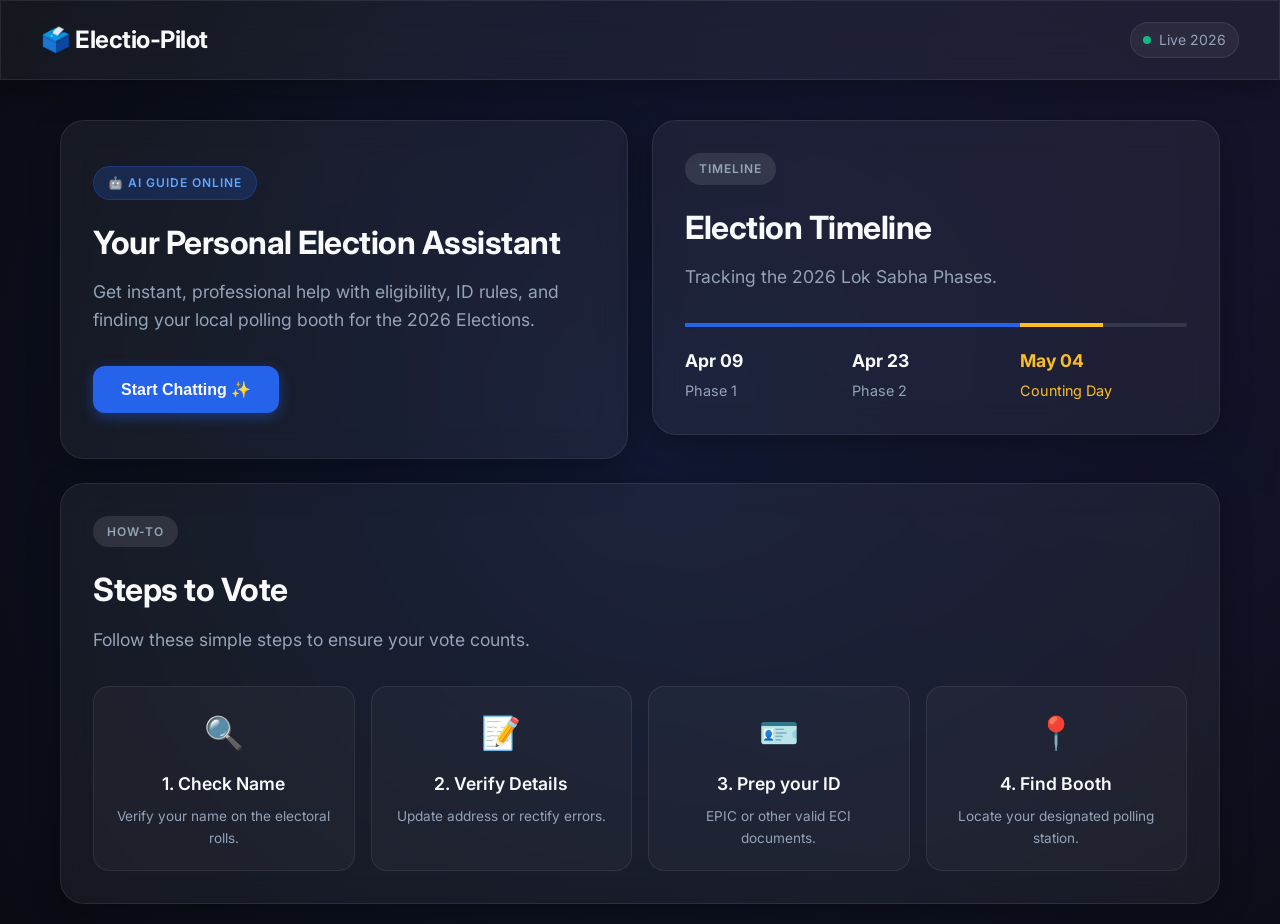
==== src/main/resources/static/index.html @ 34ce3821 "Add full-stack Spring Boot application with Gemini AI integration" ====
<!DOCTYPE html>
<html lang="en">

<head>
    <meta charset="UTF-8">
    <meta name="viewport" content="width=device-width, initial-scale=1.0">
    <title>2026 Election Assistant</title>
    <!-- We link main.css which will contain our consolidated premium glassmorphism styles -->
    <link rel="stylesheet" href="styles/main.css">
    <!-- Google Fonts for modern typography -->
    <link href="https://fonts.googleapis.com/css2?family=Inter:wght@400;500;600;700&display=swap" rel="stylesheet">
</head>

<body>
    <div class="background-mesh"></div>

    <header class="app-header glass">
        <div class="logo">🗳️ Electio-Pilot</div>
        <div class="status-badge"><span class="pulse"></span> Live 2026</div>
    </header>

    <main class="bento-grid">
        <!-- AI Assistant Card (Hero size in Bento) -->
        <section class="card glass hero-card">
            <div class="card-meta">
                <span class="badge ai-badge">🤖 AI Guide Online</span>
            </div>
            <div class="card-content">
                <h2>Your Personal Election Assistant</h2>
                <p>Get instant, professional help with eligibility, ID rules, and finding your local polling booth for the 2026 Elections.</p>
                <button class="action-btn primary pulse-btn" onclick="app.toggleChat()">Start Chatting ✨</button>
            </div>
        </section>

        <!-- Election Timeline Card -->
        <section class="card glass">
            <div class="card-meta">
                <span class="badge">Timeline</span>
            </div>
            <div class="card-content">
                <h2>Election Timeline</h2>
                <p id="timeline-desc">Tracking the 2026 Lok Sabha Phases.</p>
                <div class="timeline">
                    <div class="item done"><span>Apr 09</span> Phase 1</div>
                    <div class="item done"><span>Apr 23</span> Phase 2</div>
                    <div class="item active"><span>May 04</span> Counting Day</div>
                </div>
            </div>
        </section>

        <!-- Steps to Vote Card -->
        <section class="card glass full-width">
            <div class="card-meta">
                <span class="badge">How-To</span>
            </div>
            <div class="card-content">
                <h2>Steps to Vote</h2>
                <p>Follow these simple steps to ensure your vote counts.</p>
                <div class="steps-container">
                    <div class="step-card" onclick="app.nav('check')">
                        <div class="step-icon">🔍</div>
                        <h3>1. Check Name</h3>
                        <p>Verify your name on the electoral rolls.</p>
                    </div>
                    <div class="step-card" onclick="app.nav('update')">
                        <div class="step-icon">📝</div>
                        <h3>2. Verify Details</h3>
                        <p>Update address or rectify errors.</p>
                    </div>
                    <div class="step-card" onclick="app.nav('id')">
                        <div class="step-icon">🪪</div>
                        <h3>3. Prep your ID</h3>
                        <p>EPIC or other valid ECI documents.</p>
                    </div>
                    <div class="step-card" onclick="app.nav('booth')">
                        <div class="step-icon">📍</div>
                        <h3>4. Find Booth</h3>
                        <p>Locate your designated polling station.</p>
                    </div>
                </div>
            </div>
        </section>
    </main>

    <!-- Premium AI Chat Overlay -->
    <div id="ai-chat-overlay" class="chat-glass hidden">
        <div class="chat-header">
            <div class="chat-title">
                <div class="avatar">🤖</div>
                <div class="title-text">
                    <strong>Electio-Pilot AI</strong>
                    <span>Professional Guide</span>
                </div>
            </div>
            <button class="close-btn" onclick="app.toggleChat()">&times;</button>
        </div>
        <div class="chat-body" id="chat-display">
            <div class="message bot-msg">
                <div class="msg-content">Hello! I'm your 2026 Election AI Guide. I can help you with voter ID requirements, polling booth locations, or any other ECI guidelines. How can I assist you today?</div>
            </div>
        </div>
        <div class="chat-input-area">
            <input type="text" id="user-input" placeholder="Type your election question..." onkeypress="app.handleKeyPress(event)">
            <button class="send-btn" onclick="app.sendMessage()">
                <svg width="20" height="20" viewBox="0 0 24 24" fill="none" stroke="currentColor" stroke-width="2"><path d="M22 2L11 13M22 2l-7 20-4-9-9-4 20-7z"/></svg>
            </button>
        </div>
    </div>

    <script src="scripts/main.js"></script>
</body>

</html>
---- src/main/resources/static/styles/main.css ----
/* --- Global Reset & Typography --- */
:root {
    --bg-dark: #0a0a0f;
    --accent-blue: #2563eb;
    --accent-blue-hover: #3b82f6;
    --text-main: #f8fafc;
    --text-muted: #94a3b8;
    --glass-bg: rgba(255, 255, 255, 0.05);
    --glass-border: rgba(255, 255, 255, 0.08);
    --bot-msg-bg: rgba(255, 255, 255, 0.1);
    --user-msg-bg: linear-gradient(135deg, #2563eb, #1d4ed8);
}

* {
    box-sizing: border-box;
    margin: 0;
    padding: 0;
}

body {
    background-color: var(--bg-dark);
    color: var(--text-main);
    font-family: 'Inter', sans-serif;
    line-height: 1.6;
    display: flex;
    flex-direction: column;
    align-items: center;
    min-height: 100vh;
    overflow-x: hidden;
    position: relative;
}

/* Background Mesh Gradient */
.background-mesh {
    position: fixed;
    top: -50%;
    left: -50%;
    width: 200%;
    height: 200%;
    background: radial-gradient(circle at 50% 50%, rgba(37, 99, 235, 0.15), transparent 60%),
                radial-gradient(circle at 80% 20%, rgba(139, 92, 246, 0.1), transparent 50%);
    z-index: -1;
    pointer-events: none;
}

/* --- Header --- */
.app-header {
    width: 100%;
    padding: 20px 40px;
    display: flex;
    justify-content: space-between;
    align-items: center;
    border-bottom: 1px solid var(--glass-border);
    margin-bottom: 20px;
}

.logo {
    font-size: 1.5rem;
    font-weight: 700;
    letter-spacing: -0.5px;
}

.status-badge {
    display: flex;
    align-items: center;
    gap: 8px;
    font-size: 0.875rem;
    color: var(--text-muted);
    background: var(--glass-bg);
    padding: 6px 12px;
    border-radius: 20px;
    border: 1px solid var(--glass-border);
}

.pulse {
    width: 8px;
    height: 8px;
    background-color: #10b981;
    border-radius: 50%;
    box-shadow: 0 0 0 0 rgba(16, 185, 129, 0.7);
    animation: pulsing 2s infinite;
}

@keyframes pulsing {
    0% { box-shadow: 0 0 0 0 rgba(16, 185, 129, 0.7); }
    70% { box-shadow: 0 0 0 10px rgba(16, 185, 129, 0); }
    100% { box-shadow: 0 0 0 0 rgba(16, 185, 129, 0); }
}

/* --- Glassmorphism Utilities --- */
.glass {
    background: var(--glass-bg);
    backdrop-filter: blur(16px);
    -webkit-backdrop-filter: blur(16px);
    border: 1px solid var(--glass-border);
    box-shadow: 0 8px 32px 0 rgba(0, 0, 0, 0.3);
}

/* --- Bento Grid Layout --- */
.bento-grid {
    display: grid;
    grid-template-columns: repeat(2, 1fr);
    gap: 24px;
    width: 95%;
    max-width: 1200px;
    padding: 20px;
}

.card {
    border-radius: 24px;
    padding: 32px;
    display: flex;
    flex-direction: column;
    transition: transform 0.3s cubic-bezier(0.4, 0, 0.2, 1), border-color 0.3s ease;
    position: relative;
    overflow: hidden;
}

.card:hover {
    transform: translateY(-4px);
    border-color: rgba(37, 99, 235, 0.4);
}

.hero-card {
    grid-column: span 1;
    grid-row: span 2;
    justify-content: center;
}

.full-width {
    grid-column: span 2;
}

/* --- Card Content --- */
.card-meta {
    display: flex;
    justify-content: space-between;
    align-items: center;
    margin-bottom: 24px;
}

.badge {
    background: rgba(255, 255, 255, 0.1);
    padding: 6px 14px;
    border-radius: 100px;
    font-size: 0.75rem;
    font-weight: 600;
    text-transform: uppercase;
    letter-spacing: 1px;
    color: var(--text-muted);
}

.ai-badge {
    background: rgba(37, 99, 235, 0.2);
    color: #60a5fa;
    border: 1px solid rgba(37, 99, 235, 0.3);
}

.card-content h2 {
    font-size: 2rem;
    margin-bottom: 16px;
    font-weight: 700;
    letter-spacing: -0.5px;
    line-height: 1.2;
}

.card-content p {
    color: var(--text-muted);
    font-size: 1.1rem;
    margin-bottom: 32px;
}

/* --- Buttons --- */
.action-btn {
    padding: 14px 28px;
    border-radius: 12px;
    font-size: 1rem;
    font-weight: 600;
    cursor: pointer;
    transition: all 0.3s ease;
    border: 1px solid var(--glass-border);
    background: rgba(255, 255, 255, 0.05);
    color: var(--text-main);
}

.action-btn:hover {
    background: rgba(255, 255, 255, 0.1);
}

.primary {
    background: var(--accent-blue);
    border: none;
    box-shadow: 0 4px 14px rgba(37, 99, 235, 0.4);
}

.primary:hover {
    background: var(--accent-blue-hover);
    transform: translateY(-2px);
    box-shadow: 0 6px 20px rgba(37, 99, 235, 0.6);
}

/* --- Timeline Component --- */
.timeline {
    display: flex;
    justify-content: space-between;
    margin-top: 10px;
    position: relative;
    padding-top: 24px;
}

.timeline::before {
    content: '';
    position: absolute;
    top: 0;
    left: 0;
    right: 0;
    height: 4px;
    background: rgba(255, 255, 255, 0.1);
    border-radius: 2px;
}

.timeline .item {
    position: relative;
    flex: 1;
    text-align: left;
    font-size: 0.9rem;
    color: var(--text-muted);
}

.timeline .item span {
    display: block;
    font-weight: 700;
    color: var(--text-main);
    margin-bottom: 4px;
    font-size: 1.1rem;
}

.timeline .item.done::before {
    content: '';
    position: absolute;
    top: -24px;
    left: 0;
    width: 100%;
    height: 4px;
    background: var(--accent-blue);
    z-index: 1;
}

.timeline .item.active {
    color: #fbbf24;
}
.timeline .item.active span {
    color: #fbbf24;
}
.timeline .item.active::before {
    content: '';
    position: absolute;
    top: -24px;
    left: 0;
    width: 50%;
    height: 4px;
    background: #fbbf24;
    z-index: 1;
}

/* --- Steps to Vote Component --- */
.steps-container {
    display: grid;
    grid-template-columns: repeat(4, 1fr);
    gap: 16px;
}

.step-card {
    background: rgba(255, 255, 255, 0.03);
    border: 1px solid var(--glass-border);
    border-radius: 16px;
    padding: 20px;
    text-align: center;
    cursor: pointer;
    transition: all 0.3s ease;
}

.step-card:hover {
    background: rgba(255, 255, 255, 0.08);
    transform: translateY(-4px);
    border-color: rgba(255, 255, 255, 0.2);
}

.step-icon {
    font-size: 2rem;
    margin-bottom: 12px;
}

.step-card h3 {
    font-size: 1.1rem;
    margin-bottom: 8px;
    font-weight: 600;
}

.step-card p {
    font-size: 0.85rem;
    color: var(--text-muted);
    margin-bottom: 0;
}

/* --- Premium Chat Overlay --- */
.chat-glass {
    position: fixed;
    bottom: 30px;
    right: 30px;
    width: 400px;
    height: 600px;
    max-height: calc(100vh - 60px);
    background: rgba(15, 15, 20, 0.85);
    backdrop-filter: blur(24px);
    -webkit-backdrop-filter: blur(24px);
    border: 1px solid var(--glass-border);
    border-radius: 24px;
    box-shadow: 0 20px 40px rgba(0, 0, 0, 0.5);
    display: flex;
    flex-direction: column;
    z-index: 1000;
    transition: opacity 0.3s ease, transform 0.3s cubic-bezier(0.175, 0.885, 0.32, 1.275);
    transform-origin: bottom right;
}

.chat-glass.hidden {
    opacity: 0;
    transform: scale(0.8);
    pointer-events: none;
}

.chat-header {
    padding: 20px;
    border-bottom: 1px solid var(--glass-border);
    display: flex;
    justify-content: space-between;
    align-items: center;
    background: rgba(255, 255, 255, 0.02);
    border-radius: 24px 24px 0 0;
}

.chat-title {
    display: flex;
    align-items: center;
    gap: 12px;
}

.chat-title .avatar {
    font-size: 1.5rem;
    background: rgba(255, 255, 255, 0.1);
    width: 40px;
    height: 40px;
    display: flex;
    justify-content: center;
    align-items: center;
    border-radius: 50%;
}

.title-text {
    display: flex;
    flex-direction: column;
}

.title-text strong {
    font-size: 1rem;
}

.title-text span {
    font-size: 0.75rem;
    color: var(--text-muted);
}

.close-btn {
    background: none;
    border: none;
    color: var(--text-muted);
    font-size: 1.5rem;
    cursor: pointer;
    transition: color 0.2s;
}

.close-btn:hover {
    color: var(--text-main);
}

.chat-body {
    flex: 1;
    padding: 20px;
    overflow-y: auto;
    display: flex;
    flex-direction: column;
    gap: 16px;
    scroll-behavior: smooth;
}

.chat-body::-webkit-scrollbar {
    width: 6px;
}
.chat-body::-webkit-scrollbar-thumb {
    background: rgba(255, 255, 255, 0.2);
    border-radius: 10px;
}

.message {
    max-width: 85%;
    display: flex;
    flex-direction: column;
}

.msg-content {
    padding: 12px 16px;
    border-radius: 18px;
    font-size: 0.95rem;
    line-height: 1.5;
}

.bot-msg {
    align-self: flex-start;
}

.bot-msg .msg-content {
    background: var(--bot-msg-bg);
    border: 1px solid var(--glass-border);
    border-bottom-left-radius: 4px;
}

.user-msg {
    align-self: flex-end;
}

.user-msg .msg-content {
    background: var(--user-msg-bg);
    color: white;
    border-bottom-right-radius: 4px;
    box-shadow: 0 4px 12px rgba(37, 99, 235, 0.3);
}

/* Typing Indicator */
.typing-indicator {
    display: flex;
    gap: 4px;
    padding: 16px;
    background: var(--bot-msg-bg);
    border-radius: 18px;
    border-bottom-left-radius: 4px;
    align-self: flex-start;
    width: fit-content;
}

.typing-dot {
    width: 6px;
    height: 6px;
    background: var(--text-muted);
    border-radius: 50%;
    animation: typing 1.4s infinite ease-in-out both;
}

.typing-dot:nth-child(1) { animation-delay: -0.32s; }
.typing-dot:nth-child(2) { animation-delay: -0.16s; }

@keyframes typing {
    0%, 80%, 100% { transform: scale(0); }
    40% { transform: scale(1); }
}

.chat-input-area {
    padding: 16px 20px;
    border-top: 1px solid var(--glass-border);
    display: flex;
    gap: 12px;
    background: rgba(0, 0, 0, 0.2);
    border-radius: 0 0 24px 24px;
}

.chat-input-area input {
    flex: 1;
    background: rgba(255, 255, 255, 0.05);
    border: 1px solid var(--glass-border);
    border-radius: 20px;
    padding: 12px 16px;
    color: var(--text-main);
    font-size: 0.95rem;
    outline: none;
    transition: border-color 0.3s;
}

.chat-input-area input:focus {
    border-color: var(--accent-blue);
}

.send-btn {
    background: var(--accent-blue);
    border: none;
    width: 44px;
    height: 44px;
    border-radius: 50%;
    display: flex;
    justify-content: center;
    align-items: center;
    color: white;
    cursor: pointer;
    transition: all 0.3s;
}

.send-btn:hover {
    background: var(--accent-blue-hover);
    transform: scale(1.05);
}

/* --- Responsive Design --- */
@media (max-width: 992px) {
    .bento-grid {
        grid-template-columns: 1fr;
    }
    
    .hero-card, .full-width {
        grid-column: span 1;
    }

    .steps-container {
        grid-template-columns: repeat(2, 1fr);
    }
}

@media (max-width: 600px) {
    .steps-container {
        grid-template-columns: 1fr;
    }

    .chat-glass {
        width: 100%;
        height: 100%;
        bottom: 0;
        right: 0;
        border-radius: 0;
    }
    
    .chat-header, .chat-input-area {
        border-radius: 0;
    }
}
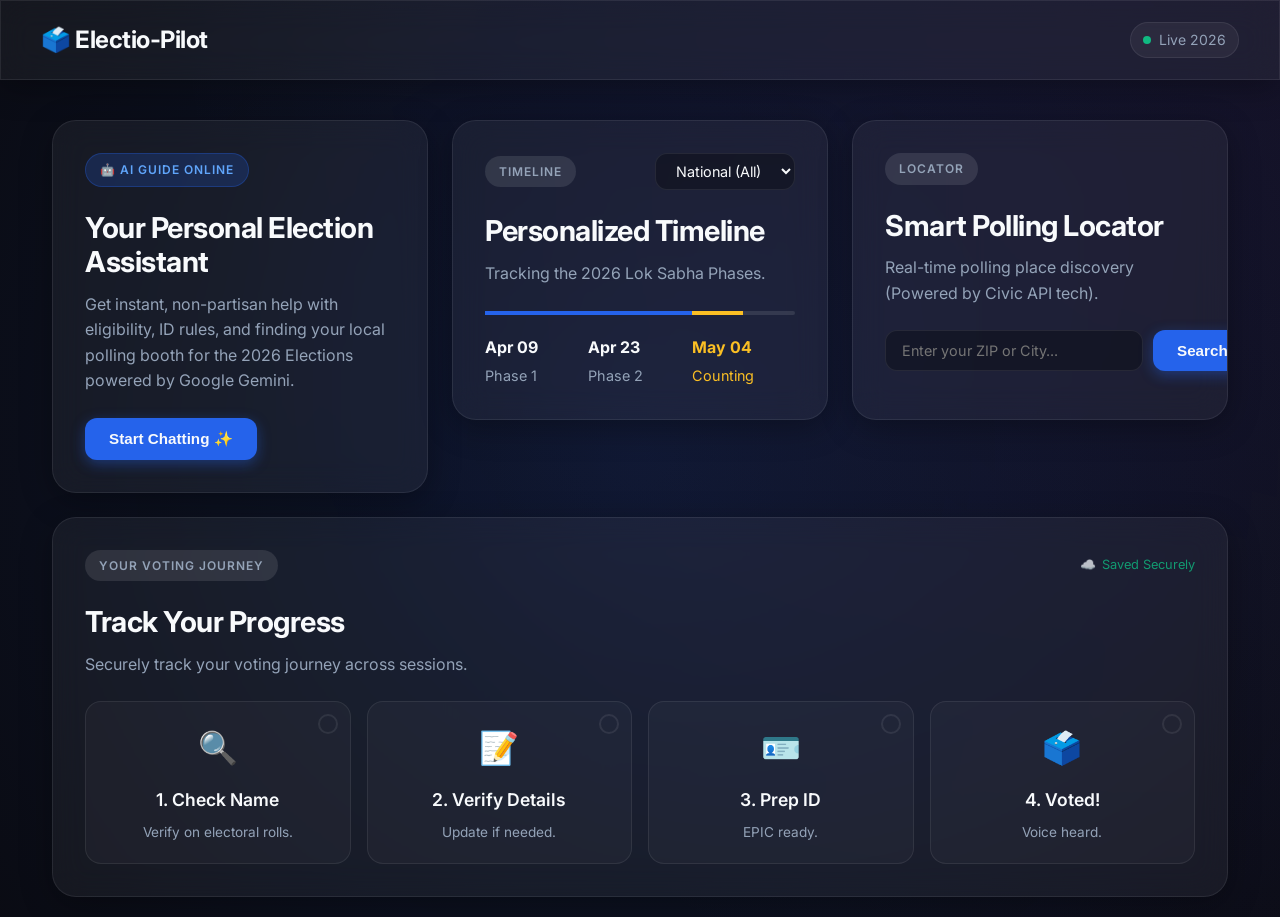
==== commit b2517f67: "Enhance UI with personalized timelines, civic api mock, and local storage persistence" ====
--- a/src/main/resources/static/index.html
+++ b/src/main/resources/static/index.html
@@ -4,8 +4,8 @@
 <head>
     <meta charset="UTF-8">
     <meta name="viewport" content="width=device-width, initial-scale=1.0">
-    <title>2026 Election Assistant</title>
-    <!-- We link main.css which will contain our consolidated premium glassmorphism styles -->
+    <title>Electio-Pilot: Empowering Voters</title>
+    <!-- We link main.css which contains our consolidated premium glassmorphism styles -->
     <link rel="stylesheet" href="styles/main.css">
     <!-- Google Fonts for modern typography -->
     <link href="https://fonts.googleapis.com/css2?family=Inter:wght@400;500;600;700&display=swap" rel="stylesheet">
@@ -27,7 +27,7 @@
             </div>
             <div class="card-content">
                 <h2>Your Personal Election Assistant</h2>
-                <p>Get instant, professional help with eligibility, ID rules, and finding your local polling booth for the 2026 Elections.</p>
+                <p>Get instant, non-partisan help with eligibility, ID rules, and finding your local polling booth for the 2026 Elections powered by Google Gemini.</p>
                 <button class="action-btn primary pulse-btn" onclick="app.toggleChat()">Start Chatting ✨</button>
             </div>
         </section>
@@ -36,46 +36,75 @@
         <section class="card glass">
             <div class="card-meta">
                 <span class="badge">Timeline</span>
+                <select id="state-selector" onchange="app.updateTimeline()" class="glass-select">
+                    <option value="national">National (All)</option>
+                    <option value="karnataka">Karnataka</option>
+                    <option value="tamil_nadu">Tamil Nadu</option>
+                    <option value="maharashtra">Maharashtra</option>
+                </select>
             </div>
             <div class="card-content">
-                <h2>Election Timeline</h2>
+                <h2>Personalized Timeline</h2>
                 <p id="timeline-desc">Tracking the 2026 Lok Sabha Phases.</p>
-                <div class="timeline">
+                <div class="timeline" id="timeline-container">
                     <div class="item done"><span>Apr 09</span> Phase 1</div>
                     <div class="item done"><span>Apr 23</span> Phase 2</div>
-                    <div class="item active"><span>May 04</span> Counting Day</div>
+                    <div class="item active"><span>May 04</span> Counting</div>
                 </div>
             </div>
         </section>
 
-        <!-- Steps to Vote Card -->
+        <!-- Smart Polling Locator Card -->
+        <section class="card glass">
+            <div class="card-meta">
+                <span class="badge">Locator</span>
+            </div>
+            <div class="card-content">
+                <h2>Smart Polling Locator</h2>
+                <p>Real-time polling place discovery (Powered by Civic API tech).</p>
+                <div class="locator-input-group">
+                    <input type="text" id="address-input" placeholder="Enter your ZIP or City..." class="glass-input">
+                    <button class="action-btn primary" onclick="app.findPollingPlace()">Search</button>
+                </div>
+                <div id="locator-result" class="locator-result hidden">
+                    <!-- Dynamic mock results will appear here -->
+                </div>
+            </div>
+        </section>
+
+        <!-- Steps to Vote Card (Persistent Journey) -->
         <section class="card glass full-width">
             <div class="card-meta">
-                <span class="badge">How-To</span>
+                <span class="badge">Your Voting Journey</span>
+                <span class="save-status" id="save-status">Saved Securely</span>
             </div>
             <div class="card-content">
-                <h2>Steps to Vote</h2>
-                <p>Follow these simple steps to ensure your vote counts.</p>
+                <h2>Track Your Progress</h2>
+                <p>Securely track your voting journey across sessions.</p>
                 <div class="steps-container">
-                    <div class="step-card" onclick="app.nav('check')">
+                    <div class="step-card journey-card" id="step-1" onclick="app.toggleStep(1)">
+                        <div class="step-checkbox"></div>
                         <div class="step-icon">🔍</div>
                         <h3>1. Check Name</h3>
-                        <p>Verify your name on the electoral rolls.</p>
+                        <p>Verify on electoral rolls.</p>
                     </div>
-                    <div class="step-card" onclick="app.nav('update')">
+                    <div class="step-card journey-card" id="step-2" onclick="app.toggleStep(2)">
+                        <div class="step-checkbox"></div>
                         <div class="step-icon">📝</div>
                         <h3>2. Verify Details</h3>
-                        <p>Update address or rectify errors.</p>
+                        <p>Update if needed.</p>
                     </div>
-                    <div class="step-card" onclick="app.nav('id')">
+                    <div class="step-card journey-card" id="step-3" onclick="app.toggleStep(3)">
+                        <div class="step-checkbox"></div>
                         <div class="step-icon">🪪</div>
-                        <h3>3. Prep your ID</h3>
-                        <p>EPIC or other valid ECI documents.</p>
+                        <h3>3. Prep ID</h3>
+                        <p>EPIC ready.</p>
                     </div>
-                    <div class="step-card" onclick="app.nav('booth')">
-                        <div class="step-icon">📍</div>
-                        <h3>4. Find Booth</h3>
-                        <p>Locate your designated polling station.</p>
+                    <div class="step-card journey-card" id="step-4" onclick="app.toggleStep(4)">
+                        <div class="step-checkbox"></div>
+                        <div class="step-icon">🗳️</div>
+                        <h3>4. Voted!</h3>
+                        <p>Voice heard.</p>
                     </div>
                 </div>
             </div>
@@ -96,7 +125,7 @@
         </div>
         <div class="chat-body" id="chat-display">
             <div class="message bot-msg">
-                <div class="msg-content">Hello! I'm your 2026 Election AI Guide. I can help you with voter ID requirements, polling booth locations, or any other ECI guidelines. How can I assist you today?</div>
+                <div class="msg-content">Hello! I'm your non-partisan 2026 Election AI. I can help you with voter ID requirements, polling booth locations, or any other ECI guidelines. How can I assist you today?</div>
             </div>
         </div>
         <div class="chat-input-area">
--- a/src/main/resources/static/styles/main.css
+++ b/src/main/resources/static/styles/main.css
@@ -9,6 +9,7 @@
     --glass-border: rgba(255, 255, 255, 0.08);
     --bot-msg-bg: rgba(255, 255, 255, 0.1);
     --user-msg-bg: linear-gradient(135deg, #2563eb, #1d4ed8);
+    --success-green: #10b981;
 }
 
 * {
@@ -99,10 +100,10 @@
 /* --- Bento Grid Layout --- */
 .bento-grid {
     display: grid;
-    grid-template-columns: repeat(2, 1fr);
+    grid-template-columns: repeat(3, 1fr);
     gap: 24px;
     width: 95%;
-    max-width: 1200px;
+    max-width: 1300px;
     padding: 20px;
 }
 
@@ -128,7 +129,7 @@
 }
 
 .full-width {
-    grid-column: span 2;
+    grid-column: span 3;
 }
 
 /* --- Card Content --- */
@@ -157,8 +158,8 @@
 }
 
 .card-content h2 {
-    font-size: 2rem;
-    margin-bottom: 16px;
+    font-size: 1.8rem;
+    margin-bottom: 12px;
     font-weight: 700;
     letter-spacing: -0.5px;
     line-height: 1.2;
@@ -166,15 +167,71 @@
 
 .card-content p {
     color: var(--text-muted);
-    font-size: 1.1rem;
-    margin-bottom: 32px;
-}
+    font-size: 1rem;
+    margin-bottom: 24px;
+}
+
+/* --- Inputs and Selects --- */
+.glass-select, .glass-input {
+    background: rgba(0, 0, 0, 0.3);
+    border: 1px solid var(--glass-border);
+    color: var(--text-main);
+    padding: 8px 16px;
+    border-radius: 12px;
+    font-family: 'Inter', sans-serif;
+    font-size: 0.9rem;
+    outline: none;
+    transition: border-color 0.3s;
+}
+
+.glass-select option {
+    background: var(--bg-dark);
+}
+
+.glass-select:focus, .glass-input:focus {
+    border-color: var(--accent-blue);
+}
+
+/* Locator Card specific */
+.locator-input-group {
+    display: flex;
+    gap: 10px;
+    margin-bottom: 16px;
+}
+.locator-input-group .glass-input {
+    flex: 1;
+}
+
+.locator-result {
+    margin-top: 10px;
+    padding: 16px;
+    background: rgba(37, 99, 235, 0.1);
+    border: 1px solid rgba(37, 99, 235, 0.3);
+    border-radius: 12px;
+    animation: fadeIn 0.4s ease;
+}
+
+.locator-result h4 {
+    color: #60a5fa;
+    margin-bottom: 4px;
+}
+
+.locator-result p {
+    margin-bottom: 0;
+    font-size: 0.9rem;
+}
+
+@keyframes fadeIn {
+    from { opacity: 0; transform: translateY(5px); }
+    to { opacity: 1; transform: translateY(0); }
+}
+
 
 /* --- Buttons --- */
 .action-btn {
-    padding: 14px 28px;
+    padding: 12px 24px;
     border-radius: 12px;
-    font-size: 1rem;
+    font-size: 0.95rem;
     font-weight: 600;
     cursor: pointer;
     transition: all 0.3s ease;
@@ -232,7 +289,7 @@
     font-weight: 700;
     color: var(--text-main);
     margin-bottom: 4px;
-    font-size: 1.1rem;
+    font-size: 1rem;
 }
 
 .timeline .item.done::before {
@@ -263,14 +320,26 @@
     z-index: 1;
 }
 
-/* --- Steps to Vote Component --- */
+/* --- Steps to Vote Component (Journey) --- */
+.save-status {
+    font-size: 0.8rem;
+    color: var(--success-green);
+    display: flex;
+    align-items: center;
+    gap: 6px;
+    opacity: 0.8;
+}
+.save-status::before {
+    content: '☁️';
+}
+
 .steps-container {
     display: grid;
     grid-template-columns: repeat(4, 1fr);
     gap: 16px;
 }
 
-.step-card {
+.journey-card {
     background: rgba(255, 255, 255, 0.03);
     border: 1px solid var(--glass-border);
     border-radius: 16px;
@@ -278,32 +347,73 @@
     text-align: center;
     cursor: pointer;
     transition: all 0.3s ease;
-}
-
-.step-card:hover {
+    position: relative;
+}
+
+.journey-card:hover {
     background: rgba(255, 255, 255, 0.08);
     transform: translateY(-4px);
     border-color: rgba(255, 255, 255, 0.2);
 }
 
+.step-checkbox {
+    position: absolute;
+    top: 12px;
+    right: 12px;
+    width: 20px;
+    height: 20px;
+    border: 2px solid var(--glass-border);
+    border-radius: 50%;
+    transition: all 0.3s ease;
+}
+
+.journey-card.completed {
+    background: rgba(16, 185, 129, 0.1);
+    border-color: rgba(16, 185, 129, 0.3);
+}
+
+.journey-card.completed .step-checkbox {
+    background: var(--success-green);
+    border-color: var(--success-green);
+    position: relative;
+}
+.journey-card.completed .step-checkbox::after {
+    content: '✓';
+    position: absolute;
+    top: 50%;
+    left: 50%;
+    transform: translate(-50%, -50%);
+    color: white;
+    font-size: 12px;
+    font-weight: bold;
+}
+.journey-card.completed .step-checkbox {
+    position: absolute; /* Revert position for the checkmark to stay right */
+}
+
+
 .step-icon {
     font-size: 2rem;
     margin-bottom: 12px;
 }
 
-.step-card h3 {
+.journey-card h3 {
     font-size: 1.1rem;
     margin-bottom: 8px;
     font-weight: 600;
 }
 
-.step-card p {
+.journey-card p {
     font-size: 0.85rem;
     color: var(--text-muted);
     margin-bottom: 0;
 }
 
 /* --- Premium Chat Overlay --- */
+.hidden {
+    display: none !important;
+}
+
 .chat-glass {
     position: fixed;
     bottom: 30px;
@@ -324,12 +434,7 @@
     transform-origin: bottom right;
 }
 
-.chat-glass.hidden {
-    opacity: 0;
-    transform: scale(0.8);
-    pointer-events: none;
-}
-
+/* ... keep chat specific styles ... */
 .chat-header {
     padding: 20px;
     border-bottom: 1px solid var(--glass-border);
@@ -436,7 +541,6 @@
     box-shadow: 0 4px 12px rgba(37, 99, 235, 0.3);
 }
 
-/* Typing Indicator */
 .typing-indicator {
     display: flex;
     gap: 4px;
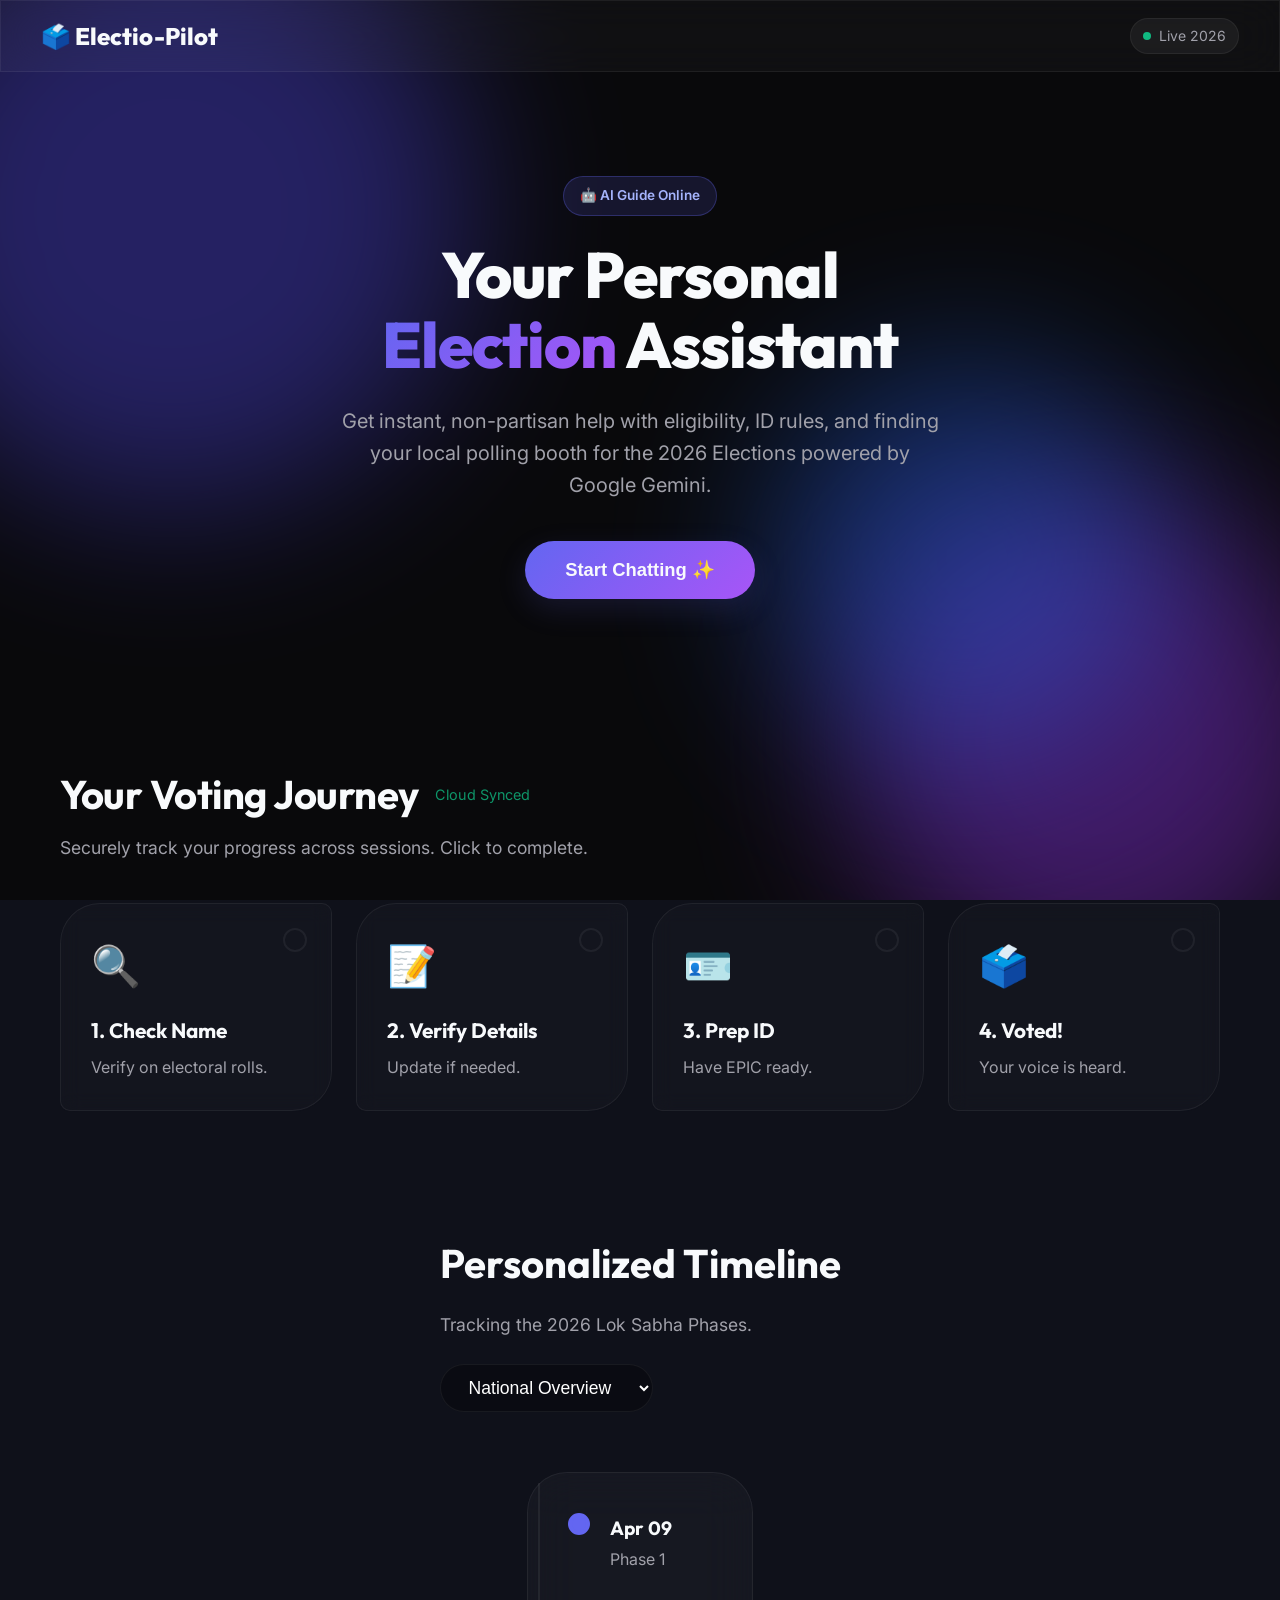
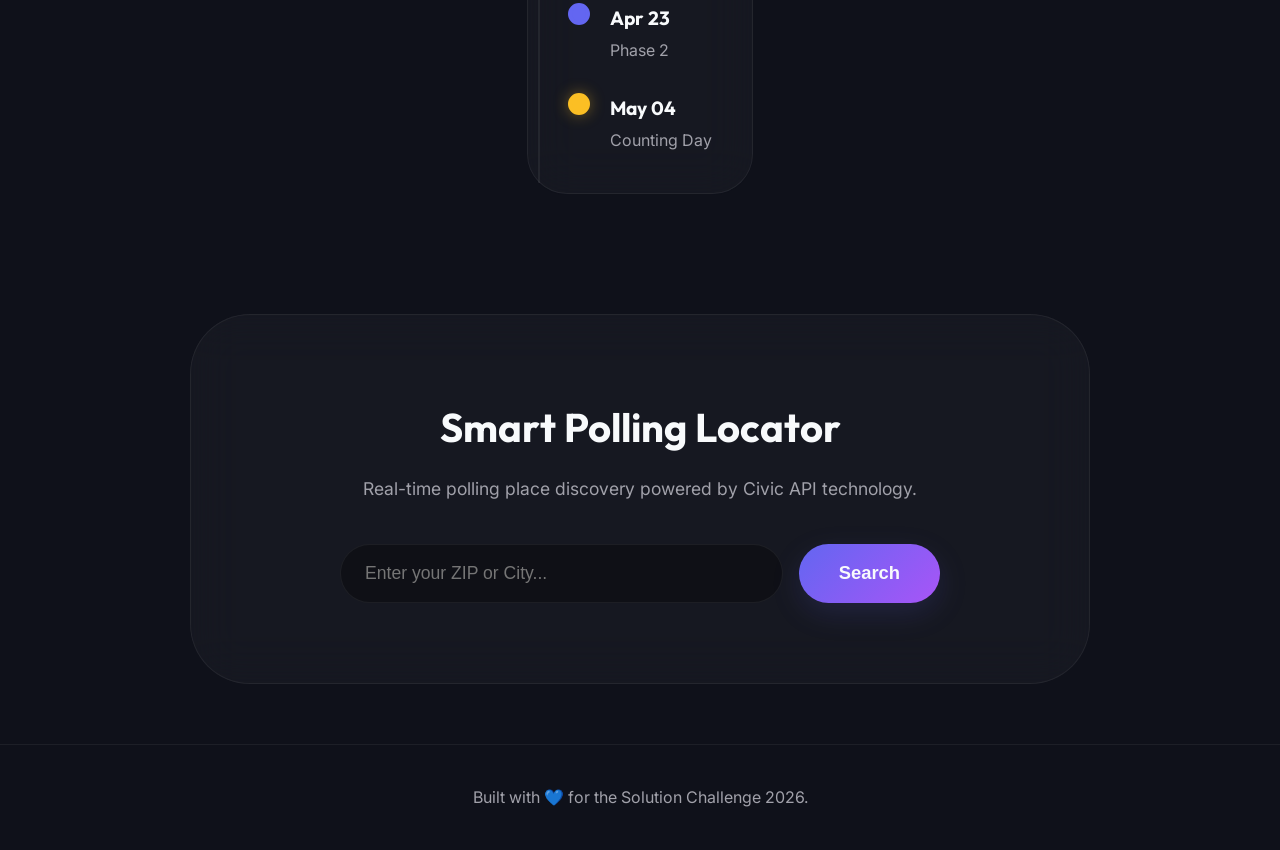
==== commit 185ba74e: "Complete UI redesign: twilight theme, organic shapes, scrolling layout" ====
--- a/src/main/resources/static/index.html
+++ b/src/main/resources/static/index.html
@@ -8,107 +8,134 @@
     <!-- We link main.css which contains our consolidated premium glassmorphism styles -->
     <link rel="stylesheet" href="styles/main.css">
     <!-- Google Fonts for modern typography -->
-    <link href="https://fonts.googleapis.com/css2?family=Inter:wght@400;500;600;700&display=swap" rel="stylesheet">
+    <link href="https://fonts.googleapis.com/css2?family=Outfit:wght@300;400;600;800&family=Inter:wght@400;500&display=swap" rel="stylesheet">
 </head>
 
 <body>
-    <div class="background-mesh"></div>
+    <!-- Beautiful Twilight Mesh Background -->
+    <div class="twilight-mesh">
+        <div class="orb orb-1"></div>
+        <div class="orb orb-2"></div>
+        <div class="orb orb-3"></div>
+    </div>
 
-    <header class="app-header glass">
+    <!-- Sticky Header -->
+    <header class="app-header glass sticky">
         <div class="logo">🗳️ Electio-Pilot</div>
         <div class="status-badge"><span class="pulse"></span> Live 2026</div>
     </header>
 
-    <main class="bento-grid">
-        <!-- AI Assistant Card (Hero size in Bento) -->
-        <section class="card glass hero-card">
-            <div class="card-meta">
-                <span class="badge ai-badge">🤖 AI Guide Online</span>
-            </div>
-            <div class="card-content">
-                <h2>Your Personal Election Assistant</h2>
-                <p>Get instant, non-partisan help with eligibility, ID rules, and finding your local polling booth for the 2026 Elections powered by Google Gemini.</p>
-                <button class="action-btn primary pulse-btn" onclick="app.toggleChat()">Start Chatting ✨</button>
+    <main class="scrolling-container">
+        
+        <!-- ==================== HERO SECTION ==================== -->
+        <section class="scroll-section hero-section">
+            <div class="hero-content">
+                <span class="badge ai-badge floating">🤖 AI Guide Online</span>
+                <h1 class="hero-title">Your Personal <br><span class="gradient-text">Election</span> Assistant</h1>
+                <p class="hero-subtitle">Get instant, non-partisan help with eligibility, ID rules, and finding your local polling booth for the 2026 Elections powered by Google Gemini.</p>
+                <button class="action-btn primary pulse-btn huge-btn" onclick="app.toggleChat()">Start Chatting ✨</button>
             </div>
         </section>
 
-        <!-- Election Timeline Card -->
-        <section class="card glass">
-            <div class="card-meta">
-                <span class="badge">Timeline</span>
-                <select id="state-selector" onchange="app.updateTimeline()" class="glass-select">
-                    <option value="national">National (All)</option>
+        <!-- ==================== VOTING JOURNEY SECTION ==================== -->
+        <section class="scroll-section content-section">
+            <div class="section-header">
+                <div class="title-group">
+                    <h2>Your Voting Journey</h2>
+                    <span class="save-status" id="save-status">Cloud Synced</span>
+                </div>
+                <p class="section-desc">Securely track your progress across sessions. Click to complete.</p>
+            </div>
+            
+            <div class="journey-cards-horizontal">
+                <div class="step-card journey-card organic-shape" id="step-1" onclick="app.toggleStep(1)">
+                    <div class="step-checkbox"></div>
+                    <div class="step-icon">🔍</div>
+                    <h3>1. Check Name</h3>
+                    <p>Verify on electoral rolls.</p>
+                </div>
+                <div class="step-card journey-card organic-shape" id="step-2" onclick="app.toggleStep(2)">
+                    <div class="step-checkbox"></div>
+                    <div class="step-icon">📝</div>
+                    <h3>2. Verify Details</h3>
+                    <p>Update if needed.</p>
+                </div>
+                <div class="step-card journey-card organic-shape" id="step-3" onclick="app.toggleStep(3)">
+                    <div class="step-checkbox"></div>
+                    <div class="step-icon">🪪</div>
+                    <h3>3. Prep ID</h3>
+                    <p>Have EPIC ready.</p>
+                </div>
+                <div class="step-card journey-card organic-shape" id="step-4" onclick="app.toggleStep(4)">
+                    <div class="step-checkbox"></div>
+                    <div class="step-icon">🗳️</div>
+                    <h3>4. Voted!</h3>
+                    <p>Your voice is heard.</p>
+                </div>
+            </div>
+        </section>
+
+        <!-- ==================== TIMELINE SECTION ==================== -->
+        <section class="scroll-section content-section feature-block">
+            <div class="feature-text">
+                <h2>Personalized Timeline</h2>
+                <p id="timeline-desc">Tracking the 2026 Lok Sabha Phases.</p>
+                <select id="state-selector" onchange="app.updateTimeline()" class="glass-select huge-select">
+                    <option value="national">National Overview</option>
                     <option value="karnataka">Karnataka</option>
                     <option value="tamil_nadu">Tamil Nadu</option>
                     <option value="maharashtra">Maharashtra</option>
                 </select>
             </div>
-            <div class="card-content">
-                <h2>Personalized Timeline</h2>
-                <p id="timeline-desc">Tracking the 2026 Lok Sabha Phases.</p>
-                <div class="timeline" id="timeline-container">
-                    <div class="item done"><span>Apr 09</span> Phase 1</div>
-                    <div class="item done"><span>Apr 23</span> Phase 2</div>
-                    <div class="item active"><span>May 04</span> Counting</div>
+            <div class="feature-visual">
+                <div class="vertical-timeline glass organic-box" id="timeline-container">
+                    <!-- Javascript will inject vertical timeline items here -->
+                    <div class="v-item done">
+                        <div class="v-dot"></div>
+                        <div class="v-content">
+                            <h4>Apr 09</h4>
+                            <p>Phase 1</p>
+                        </div>
+                    </div>
+                    <div class="v-item done">
+                        <div class="v-dot"></div>
+                        <div class="v-content">
+                            <h4>Apr 23</h4>
+                            <p>Phase 2</p>
+                        </div>
+                    </div>
+                    <div class="v-item active">
+                        <div class="v-dot"></div>
+                        <div class="v-content">
+                            <h4>May 04</h4>
+                            <p>Counting Day</p>
+                        </div>
+                    </div>
                 </div>
             </div>
         </section>
 
-        <!-- Smart Polling Locator Card -->
-        <section class="card glass">
-            <div class="card-meta">
-                <span class="badge">Locator</span>
-            </div>
-            <div class="card-content">
+        <!-- ==================== LOCATOR SECTION ==================== -->
+        <section class="scroll-section content-section center-align">
+            <div class="locator-hero glass organic-box-large">
                 <h2>Smart Polling Locator</h2>
-                <p>Real-time polling place discovery (Powered by Civic API tech).</p>
-                <div class="locator-input-group">
-                    <input type="text" id="address-input" placeholder="Enter your ZIP or City..." class="glass-input">
-                    <button class="action-btn primary" onclick="app.findPollingPlace()">Search</button>
+                <p>Real-time polling place discovery powered by Civic API technology.</p>
+                
+                <div class="locator-input-group huge-input-group">
+                    <input type="text" id="address-input" placeholder="Enter your ZIP or City..." class="glass-input huge-input">
+                    <button class="action-btn primary huge-btn" onclick="app.findPollingPlace()">Search</button>
                 </div>
                 <div id="locator-result" class="locator-result hidden">
                     <!-- Dynamic mock results will appear here -->
                 </div>
             </div>
         </section>
+        
+        <!-- Footer -->
+        <footer class="app-footer">
+            <p>Built with 💙 for the Solution Challenge 2026.</p>
+        </footer>
 
-        <!-- Steps to Vote Card (Persistent Journey) -->
-        <section class="card glass full-width">
-            <div class="card-meta">
-                <span class="badge">Your Voting Journey</span>
-                <span class="save-status" id="save-status">Saved Securely</span>
-            </div>
-            <div class="card-content">
-                <h2>Track Your Progress</h2>
-                <p>Securely track your voting journey across sessions.</p>
-                <div class="steps-container">
-                    <div class="step-card journey-card" id="step-1" onclick="app.toggleStep(1)">
-                        <div class="step-checkbox"></div>
-                        <div class="step-icon">🔍</div>
-                        <h3>1. Check Name</h3>
-                        <p>Verify on electoral rolls.</p>
-                    </div>
-                    <div class="step-card journey-card" id="step-2" onclick="app.toggleStep(2)">
-                        <div class="step-checkbox"></div>
-                        <div class="step-icon">📝</div>
-                        <h3>2. Verify Details</h3>
-                        <p>Update if needed.</p>
-                    </div>
-                    <div class="step-card journey-card" id="step-3" onclick="app.toggleStep(3)">
-                        <div class="step-checkbox"></div>
-                        <div class="step-icon">🪪</div>
-                        <h3>3. Prep ID</h3>
-                        <p>EPIC ready.</p>
-                    </div>
-                    <div class="step-card journey-card" id="step-4" onclick="app.toggleStep(4)">
-                        <div class="step-checkbox"></div>
-                        <div class="step-icon">🗳️</div>
-                        <h3>4. Voted!</h3>
-                        <p>Voice heard.</p>
-                    </div>
-                </div>
-            </div>
-        </section>
     </main>
 
     <!-- Premium AI Chat Overlay -->
--- a/src/main/resources/static/styles/main.css
+++ b/src/main/resources/static/styles/main.css
@@ -1,14 +1,19 @@
-/* --- Global Reset & Typography --- */
+/* --- Premium Twilight Theme & Typography --- */
 :root {
-    --bg-dark: #0a0a0f;
-    --accent-blue: #2563eb;
-    --accent-blue-hover: #3b82f6;
+    --bg-dark: #0f111a;
     --text-main: #f8fafc;
-    --text-muted: #94a3b8;
-    --glass-bg: rgba(255, 255, 255, 0.05);
-    --glass-border: rgba(255, 255, 255, 0.08);
-    --bot-msg-bg: rgba(255, 255, 255, 0.1);
-    --user-msg-bg: linear-gradient(135deg, #2563eb, #1d4ed8);
+    --text-muted: #a1a1aa;
+    
+    /* Twilight gradients */
+    --accent-primary: #6366f1; /* Indigo */
+    --accent-secondary: #a855f7; /* Purple */
+    --accent-gradient: linear-gradient(135deg, var(--accent-primary), var(--accent-secondary));
+    
+    /* Softer glass */
+    --glass-bg: rgba(255, 255, 255, 0.03);
+    --glass-border: rgba(255, 255, 255, 0.06);
+    --glass-glow: rgba(99, 102, 241, 0.15);
+    
     --success-green: #10b981;
 }
 
@@ -23,42 +28,108 @@
     color: var(--text-main);
     font-family: 'Inter', sans-serif;
     line-height: 1.6;
+    overflow-x: hidden;
+}
+
+/* Beautiful Twilight Background Mesh */
+.twilight-mesh {
+    position: fixed;
+    top: 0; left: 0; width: 100vw; height: 100vh;
+    z-index: -1;
+    overflow: hidden;
+    background: #09090b;
+}
+
+.orb {
+    position: absolute;
+    border-radius: 50%;
+    filter: blur(80px);
+    opacity: 0.4;
+    animation: float 20s infinite ease-in-out alternate;
+}
+
+.orb-1 {
+    width: 600px; height: 600px;
+    background: #4f46e5;
+    top: -10%; left: -10%;
+}
+.orb-2 {
+    width: 500px; height: 500px;
+    background: #9333ea;
+    bottom: -10%; right: -5%;
+    animation-delay: -5s;
+}
+.orb-3 {
+    width: 400px; height: 400px;
+    background: #2563eb;
+    top: 40%; left: 60%;
+    animation-delay: -10s;
+}
+
+@keyframes float {
+    0% { transform: translate(0, 0) scale(1); }
+    100% { transform: translate(30px, 50px) scale(1.1); }
+}
+
+/* --- Typography --- */
+h1, h2, h3, h4 {
+    font-family: 'Outfit', sans-serif;
+}
+
+.gradient-text {
+    background: var(--accent-gradient);
+    -webkit-background-clip: text;
+    -webkit-text-fill-color: transparent;
+}
+
+/* --- Layout & Sections --- */
+.scrolling-container {
     display: flex;
     flex-direction: column;
     align-items: center;
-    min-height: 100vh;
-    overflow-x: hidden;
-    position: relative;
-}
-
-/* Background Mesh Gradient */
-.background-mesh {
-    position: fixed;
-    top: -50%;
-    left: -50%;
-    width: 200%;
-    height: 200%;
-    background: radial-gradient(circle at 50% 50%, rgba(37, 99, 235, 0.15), transparent 60%),
-                radial-gradient(circle at 80% 20%, rgba(139, 92, 246, 0.1), transparent 50%);
-    z-index: -1;
-    pointer-events: none;
-}
-
-/* --- Header --- */
+    width: 100%;
+}
+
+.scroll-section {
+    width: 100%;
+    max-width: 1200px;
+    min-height: 70vh;
+    padding: 100px 20px;
+    display: flex;
+    flex-direction: column;
+    justify-content: center;
+}
+
+.content-section {
+    min-height: auto;
+    padding: 60px 20px;
+}
+
+/* --- Glass Utilities --- */
+.glass {
+    background: var(--glass-bg);
+    backdrop-filter: blur(24px);
+    -webkit-backdrop-filter: blur(24px);
+    border: 1px solid var(--glass-border);
+}
+
+/* Header */
 .app-header {
     width: 100%;
-    padding: 20px 40px;
+    padding: 16px 40px;
     display: flex;
     justify-content: space-between;
     align-items: center;
+    position: sticky;
+    top: 0;
+    z-index: 100;
     border-bottom: 1px solid var(--glass-border);
-    margin-bottom: 20px;
 }
 
 .logo {
+    font-family: 'Outfit', sans-serif;
     font-size: 1.5rem;
-    font-weight: 700;
-    letter-spacing: -0.5px;
+    font-weight: 800;
 }
 
 .status-badge {
@@ -67,171 +138,67 @@
     gap: 8px;
     font-size: 0.875rem;
     color: var(--text-muted);
-    background: var(--glass-bg);
+    background: rgba(255,255,255,0.05);
     padding: 6px 12px;
     border-radius: 20px;
     border: 1px solid var(--glass-border);
 }
-
 .pulse {
-    width: 8px;
-    height: 8px;
-    background-color: #10b981;
+    width: 8px; height: 8px;
+    background-color: var(--success-green);
     border-radius: 50%;
     box-shadow: 0 0 0 0 rgba(16, 185, 129, 0.7);
     animation: pulsing 2s infinite;
 }
 
-@keyframes pulsing {
-    0% { box-shadow: 0 0 0 0 rgba(16, 185, 129, 0.7); }
-    70% { box-shadow: 0 0 0 10px rgba(16, 185, 129, 0); }
-    100% { box-shadow: 0 0 0 0 rgba(16, 185, 129, 0); }
-}
-
-/* --- Glassmorphism Utilities --- */
-.glass {
-    background: var(--glass-bg);
-    backdrop-filter: blur(16px);
-    -webkit-backdrop-filter: blur(16px);
-    border: 1px solid var(--glass-border);
-    box-shadow: 0 8px 32px 0 rgba(0, 0, 0, 0.3);
-}
-
-/* --- Bento Grid Layout --- */
-.bento-grid {
-    display: grid;
-    grid-template-columns: repeat(3, 1fr);
-    gap: 24px;
-    width: 95%;
-    max-width: 1300px;
-    padding: 20px;
-}
-
-.card {
-    border-radius: 24px;
-    padding: 32px;
-    display: flex;
-    flex-direction: column;
-    transition: transform 0.3s cubic-bezier(0.4, 0, 0.2, 1), border-color 0.3s ease;
-    position: relative;
-    overflow: hidden;
-}
-
-.card:hover {
-    transform: translateY(-4px);
-    border-color: rgba(37, 99, 235, 0.4);
-}
-
-.hero-card {
-    grid-column: span 1;
-    grid-row: span 2;
-    justify-content: center;
-}
-
-.full-width {
-    grid-column: span 3;
-}
-
-/* --- Card Content --- */
-.card-meta {
-    display: flex;
-    justify-content: space-between;
-    align-items: center;
+/* --- Hero Section --- */
+.hero-content {
+    text-align: center;
+    max-width: 800px;
+    margin: 0 auto;
+}
+
+.floating {
+    animation: float-y 4s infinite ease-in-out alternate;
+}
+@keyframes float-y {
+    0% { transform: translateY(0px); }
+    100% { transform: translateY(-10px); }
+}
+
+.ai-badge {
+    display: inline-block;
+    background: rgba(99, 102, 241, 0.15);
+    color: #a5b4fc;
+    border: 1px solid rgba(99, 102, 241, 0.3);
+    padding: 8px 16px;
+    border-radius: 100px;
+    font-size: 0.85rem;
+    font-weight: 600;
     margin-bottom: 24px;
 }
 
-.badge {
-    background: rgba(255, 255, 255, 0.1);
-    padding: 6px 14px;
-    border-radius: 100px;
-    font-size: 0.75rem;
-    font-weight: 600;
-    text-transform: uppercase;
-    letter-spacing: 1px;
-    color: var(--text-muted);
-}
-
-.ai-badge {
-    background: rgba(37, 99, 235, 0.2);
-    color: #60a5fa;
-    border: 1px solid rgba(37, 99, 235, 0.3);
-}
-
-.card-content h2 {
-    font-size: 1.8rem;
-    margin-bottom: 12px;
-    font-weight: 700;
-    letter-spacing: -0.5px;
-    line-height: 1.2;
-}
-
-.card-content p {
-    color: var(--text-muted);
-    font-size: 1rem;
+.hero-title {
+    font-size: 4rem;
+    font-weight: 800;
+    line-height: 1.1;
     margin-bottom: 24px;
-}
-
-/* --- Inputs and Selects --- */
-.glass-select, .glass-input {
-    background: rgba(0, 0, 0, 0.3);
-    border: 1px solid var(--glass-border);
-    color: var(--text-main);
-    padding: 8px 16px;
-    border-radius: 12px;
-    font-family: 'Inter', sans-serif;
-    font-size: 0.9rem;
-    outline: none;
-    transition: border-color 0.3s;
-}
-
-.glass-select option {
-    background: var(--bg-dark);
-}
-
-.glass-select:focus, .glass-input:focus {
-    border-color: var(--accent-blue);
-}
-
-/* Locator Card specific */
-.locator-input-group {
-    display: flex;
-    gap: 10px;
-    margin-bottom: 16px;
-}
-.locator-input-group .glass-input {
-    flex: 1;
-}
-
-.locator-result {
-    margin-top: 10px;
-    padding: 16px;
-    background: rgba(37, 99, 235, 0.1);
-    border: 1px solid rgba(37, 99, 235, 0.3);
-    border-radius: 12px;
-    animation: fadeIn 0.4s ease;
-}
-
-.locator-result h4 {
-    color: #60a5fa;
-    margin-bottom: 4px;
-}
-
-.locator-result p {
-    margin-bottom: 0;
-    font-size: 0.9rem;
-}
-
-@keyframes fadeIn {
-    from { opacity: 0; transform: translateY(5px); }
-    to { opacity: 1; transform: translateY(0); }
-}
-
+    letter-spacing: -1px;
+}
+
+.hero-subtitle {
+    font-size: 1.25rem;
+    color: var(--text-muted);
+    margin-bottom: 40px;
+    max-width: 600px;
+    margin-inline: auto;
+}
 
 /* --- Buttons --- */
 .action-btn {
     padding: 12px 24px;
-    border-radius: 12px;
-    font-size: 0.95rem;
+    border-radius: 100px; /* Fully rounded */
+    font-size: 1rem;
     font-weight: 600;
     cursor: pointer;
     transition: all 0.3s ease;
@@ -239,194 +206,300 @@
     background: rgba(255, 255, 255, 0.05);
     color: var(--text-main);
 }
-
-.action-btn:hover {
-    background: rgba(255, 255, 255, 0.1);
+.huge-btn {
+    padding: 18px 40px;
+    font-size: 1.15rem;
 }
 
 .primary {
-    background: var(--accent-blue);
+    background: var(--accent-gradient);
     border: none;
-    box-shadow: 0 4px 14px rgba(37, 99, 235, 0.4);
+    box-shadow: 0 10px 30px var(--glass-glow);
 }
 
 .primary:hover {
-    background: var(--accent-blue-hover);
-    transform: translateY(-2px);
-    box-shadow: 0 6px 20px rgba(37, 99, 235, 0.6);
-}
-
-/* --- Timeline Component --- */
-.timeline {
-    display: flex;
+    transform: translateY(-3px) scale(1.02);
+    box-shadow: 0 15px 40px rgba(99, 102, 241, 0.3);
+}
+
+/* --- Section Headers --- */
+.section-header {
+    margin-bottom: 40px;
+}
+.title-group {
+    display: flex;
+    align-items: center;
+    gap: 16px;
+}
+.section-header h2 {
+    font-size: 2.5rem;
+    font-weight: 700;
+    letter-spacing: -0.5px;
+}
+.section-desc {
+    color: var(--text-muted);
+    font-size: 1.1rem;
+    margin-top: 8px;
+}
+
+/* --- Journey Section (Organic Staggered Cards) --- */
+.journey-cards-horizontal {
+    display: flex;
+    flex-wrap: wrap;
+    gap: 24px;
     justify-content: space-between;
-    margin-top: 10px;
+}
+
+.journey-card {
+    flex: 1;
+    min-width: 250px;
+    background: rgba(255, 255, 255, 0.02);
+    border: 1px solid var(--glass-border);
+    padding: 30px;
+    cursor: pointer;
+    transition: all 0.4s cubic-bezier(0.25, 0.8, 0.25, 1);
     position: relative;
-    padding-top: 24px;
-}
-
-.timeline::before {
-    content: '';
-    position: absolute;
-    top: 0;
-    left: 0;
-    right: 0;
-    height: 4px;
-    background: rgba(255, 255, 255, 0.1);
-    border-radius: 2px;
-}
-
-.timeline .item {
-    position: relative;
-    flex: 1;
-    text-align: left;
-    font-size: 0.9rem;
-    color: var(--text-muted);
-}
-
-.timeline .item span {
-    display: block;
-    font-weight: 700;
-    color: var(--text-main);
-    margin-bottom: 4px;
-    font-size: 1rem;
-}
-
-.timeline .item.done::before {
-    content: '';
-    position: absolute;
-    top: -24px;
-    left: 0;
-    width: 100%;
-    height: 4px;
-    background: var(--accent-blue);
-    z-index: 1;
-}
-
-.timeline .item.active {
-    color: #fbbf24;
-}
-.timeline .item.active span {
-    color: #fbbf24;
-}
-.timeline .item.active::before {
-    content: '';
-    position: absolute;
-    top: -24px;
-    left: 0;
-    width: 50%;
-    height: 4px;
-    background: #fbbf24;
-    z-index: 1;
-}
-
-/* --- Steps to Vote Component (Journey) --- */
-.save-status {
-    font-size: 0.8rem;
-    color: var(--success-green);
-    display: flex;
-    align-items: center;
-    gap: 6px;
-    opacity: 0.8;
-}
-.save-status::before {
-    content: '☁️';
-}
-
-.steps-container {
-    display: grid;
-    grid-template-columns: repeat(4, 1fr);
-    gap: 16px;
-}
-
-.journey-card {
-    background: rgba(255, 255, 255, 0.03);
-    border: 1px solid var(--glass-border);
-    border-radius: 16px;
-    padding: 20px;
-    text-align: center;
-    cursor: pointer;
-    transition: all 0.3s ease;
-    position: relative;
+    backdrop-filter: blur(10px);
+}
+.organic-shape {
+    border-radius: 40px 10px 40px 10px; /* Organic, not boxy */
+}
+.organic-shape:hover {
+    border-radius: 20px 30px 20px 30px;
 }
 
 .journey-card:hover {
-    background: rgba(255, 255, 255, 0.08);
-    transform: translateY(-4px);
-    border-color: rgba(255, 255, 255, 0.2);
-}
-
+    background: rgba(255, 255, 255, 0.05);
+    transform: translateY(-8px);
+    border-color: rgba(99, 102, 241, 0.4);
+    box-shadow: 0 20px 40px rgba(0,0,0,0.2);
+}
+
+.step-icon {
+    font-size: 2.5rem;
+    margin-bottom: 16px;
+}
+.journey-card h3 {
+    font-size: 1.3rem;
+    margin-bottom: 8px;
+}
+.journey-card p {
+    color: var(--text-muted);
+}
+
+/* Checkbox logic */
 .step-checkbox {
     position: absolute;
-    top: 12px;
-    right: 12px;
-    width: 20px;
-    height: 20px;
+    top: 24px;
+    right: 24px;
+    width: 24px;
+    height: 24px;
     border: 2px solid var(--glass-border);
     border-radius: 50%;
-    transition: all 0.3s ease;
+    transition: all 0.3s;
 }
 
 .journey-card.completed {
-    background: rgba(16, 185, 129, 0.1);
+    background: rgba(16, 185, 129, 0.05);
     border-color: rgba(16, 185, 129, 0.3);
 }
-
 .journey-card.completed .step-checkbox {
     background: var(--success-green);
     border-color: var(--success-green);
-    position: relative;
 }
 .journey-card.completed .step-checkbox::after {
     content: '✓';
     position: absolute;
-    top: 50%;
-    left: 50%;
+    top: 50%; left: 50%;
     transform: translate(-50%, -50%);
     color: white;
-    font-size: 12px;
+    font-size: 14px;
     font-weight: bold;
 }
-.journey-card.completed .step-checkbox {
-    position: absolute; /* Revert position for the checkmark to stay right */
-}
-
-
-.step-icon {
-    font-size: 2rem;
-    margin-bottom: 12px;
-}
-
-.journey-card h3 {
+.save-status {
+    color: var(--success-green);
+    font-size: 0.9rem;
+    opacity: 0.8;
+}
+
+/* --- Timeline Section (Split Layout) --- */
+.feature-block {
+    display: flex;
+    align-items: center;
+    gap: 60px;
+}
+.feature-text {
+    flex: 1;
+}
+.feature-text h2 {
+    font-size: 2.5rem;
+    margin-bottom: 16px;
+}
+.feature-text p {
+    color: var(--text-muted);
     font-size: 1.1rem;
+    margin-bottom: 24px;
+}
+.huge-select {
+    font-size: 1.1rem;
+    padding: 12px 24px;
+    border-radius: 100px;
+    background: rgba(0,0,0,0.3);
+    border: 1px solid var(--glass-border);
+    color: white;
+    outline: none;
+}
+
+.feature-visual {
+    flex: 1;
+}
+.organic-box {
+    border-radius: 40px;
+    padding: 40px;
+}
+
+/* Vertical Timeline */
+.vertical-timeline {
+    display: flex;
+    flex-direction: column;
+    gap: 30px;
+    position: relative;
+}
+.vertical-timeline::before {
+    content: '';
+    position: absolute;
+    left: 10px;
+    top: 10px;
+    bottom: 10px;
+    width: 2px;
+    background: var(--glass-border);
+}
+
+.v-item {
+    display: flex;
+    gap: 20px;
+    position: relative;
+    opacity: 0.5;
+    transition: all 0.3s;
+}
+.v-item.done, .v-item.active {
+    opacity: 1;
+}
+.v-dot {
+    width: 22px; height: 22px;
+    background: var(--bg-dark);
+    border: 4px solid var(--text-muted);
+    border-radius: 50%;
+    z-index: 1;
+}
+.v-item.done .v-dot {
+    border-color: var(--accent-primary);
+    background: var(--accent-primary);
+}
+.v-item.active .v-dot {
+    border-color: #fbbf24;
+    background: #fbbf24;
+    box-shadow: 0 0 15px rgba(251, 191, 36, 0.4);
+}
+.v-content h4 {
+    font-size: 1.2rem;
+    margin-bottom: 4px;
+}
+.v-content p {
+    color: var(--text-muted);
+}
+
+/* --- Locator Section --- */
+.center-align {
+    align-items: center;
+    text-align: center;
+}
+.organic-box-large {
+    border-radius: 60px;
+    padding: 80px 40px;
+    width: 100%;
+    max-width: 900px;
+}
+.locator-hero h2 {
+    font-size: 2.5rem;
+    margin-bottom: 16px;
+}
+.locator-hero p {
+    color: var(--text-muted);
+    font-size: 1.1rem;
+    margin-bottom: 40px;
+}
+
+.huge-input-group {
+    display: flex;
+    justify-content: center;
+    gap: 16px;
+    max-width: 600px;
+    margin: 0 auto;
+}
+.huge-input {
+    flex: 1;
+    padding: 18px 24px;
+    font-size: 1.1rem;
+    border-radius: 100px;
+    background: rgba(0,0,0,0.3);
+    border: 1px solid var(--glass-border);
+    color: white;
+    outline: none;
+    transition: border-color 0.3s;
+}
+.huge-input:focus {
+    border-color: var(--accent-primary);
+}
+
+.locator-result {
+    margin-top: 30px;
+    padding: 24px;
+    background: rgba(99, 102, 241, 0.1);
+    border: 1px solid rgba(99, 102, 241, 0.3);
+    border-radius: 24px;
+    text-align: left;
+    max-width: 600px;
+    margin-inline: auto;
+    animation: slideUp 0.4s ease;
+}
+@keyframes slideUp {
+    from { opacity: 0; transform: translateY(20px); }
+    to { opacity: 1; transform: translateY(0); }
+}
+.locator-result h4 {
+    color: #a5b4fc;
+    font-size: 1.2rem;
     margin-bottom: 8px;
-    font-weight: 600;
-}
-
-.journey-card p {
-    font-size: 0.85rem;
-    color: var(--text-muted);
-    margin-bottom: 0;
+}
+.locator-result p {
+    color: var(--text-main);
+    margin-bottom: 4px;
+}
+
+/* Footer */
+.app-footer {
+    padding: 40px;
+    text-align: center;
+    color: var(--text-muted);
+    border-top: 1px solid var(--glass-border);
+    width: 100%;
 }
 
 /* --- Premium Chat Overlay --- */
-.hidden {
-    display: none !important;
-}
+.hidden { display: none !important; }
 
 .chat-glass {
     position: fixed;
-    bottom: 30px;
-    right: 30px;
-    width: 400px;
-    height: 600px;
+    bottom: 30px; right: 30px;
+    width: 400px; height: 600px;
     max-height: calc(100vh - 60px);
-    background: rgba(15, 15, 20, 0.85);
-    backdrop-filter: blur(24px);
-    -webkit-backdrop-filter: blur(24px);
-    border: 1px solid var(--glass-border);
-    border-radius: 24px;
-    box-shadow: 0 20px 40px rgba(0, 0, 0, 0.5);
+    background: rgba(15, 17, 26, 0.85);
+    backdrop-filter: blur(30px);
+    -webkit-backdrop-filter: blur(30px);
+    border: 1px solid var(--glass-border);
+    border-radius: 30px;
+    box-shadow: 0 30px 60px rgba(0, 0, 0, 0.6);
     display: flex;
     flex-direction: column;
     z-index: 1000;
@@ -434,213 +507,129 @@
     transform-origin: bottom right;
 }
 
-/* ... keep chat specific styles ... */
+/* Chat Header */
 .chat-header {
-    padding: 20px;
+    padding: 20px 24px;
     border-bottom: 1px solid var(--glass-border);
     display: flex;
     justify-content: space-between;
     align-items: center;
     background: rgba(255, 255, 255, 0.02);
-    border-radius: 24px 24px 0 0;
-}
-
-.chat-title {
-    display: flex;
-    align-items: center;
-    gap: 12px;
-}
-
+    border-radius: 30px 30px 0 0;
+}
+.chat-title { display: flex; align-items: center; gap: 12px; }
 .chat-title .avatar {
     font-size: 1.5rem;
-    background: rgba(255, 255, 255, 0.1);
-    width: 40px;
-    height: 40px;
-    display: flex;
-    justify-content: center;
-    align-items: center;
+    background: var(--accent-gradient);
+    width: 44px; height: 44px;
+    display: flex; justify-content: center; align-items: center;
     border-radius: 50%;
 }
-
-.title-text {
-    display: flex;
-    flex-direction: column;
-}
-
-.title-text strong {
-    font-size: 1rem;
-}
-
-.title-text span {
-    font-size: 0.75rem;
-    color: var(--text-muted);
-}
+.title-text { display: flex; flex-direction: column; }
+.title-text strong { font-size: 1.05rem; }
+.title-text span { font-size: 0.8rem; color: #a5b4fc; }
 
 .close-btn {
-    background: none;
-    border: none;
-    color: var(--text-muted);
-    font-size: 1.5rem;
+    background: none; border: none;
+    color: var(--text-muted);
+    font-size: 1.8rem;
     cursor: pointer;
     transition: color 0.2s;
 }
-
-.close-btn:hover {
-    color: var(--text-main);
-}
-
+.close-btn:hover { color: white; }
+
+/* Chat Body */
 .chat-body {
-    flex: 1;
-    padding: 20px;
+    flex: 1; padding: 24px;
     overflow-y: auto;
-    display: flex;
-    flex-direction: column;
-    gap: 16px;
+    display: flex; flex-direction: column; gap: 20px;
     scroll-behavior: smooth;
 }
-
-.chat-body::-webkit-scrollbar {
-    width: 6px;
-}
-.chat-body::-webkit-scrollbar-thumb {
-    background: rgba(255, 255, 255, 0.2);
-    border-radius: 10px;
-}
-
-.message {
-    max-width: 85%;
-    display: flex;
-    flex-direction: column;
-}
-
+.chat-body::-webkit-scrollbar { width: 6px; }
+.chat-body::-webkit-scrollbar-thumb { background: rgba(255, 255, 255, 0.1); border-radius: 10px; }
+
+.message { max-width: 85%; display: flex; flex-direction: column; }
 .msg-content {
-    padding: 12px 16px;
-    border-radius: 18px;
-    font-size: 0.95rem;
-    line-height: 1.5;
-}
-
-.bot-msg {
-    align-self: flex-start;
-}
-
+    padding: 14px 18px;
+    border-radius: 20px;
+    font-size: 0.95rem; line-height: 1.5;
+}
+
+.bot-msg { align-self: flex-start; }
 .bot-msg .msg-content {
-    background: var(--bot-msg-bg);
+    background: rgba(255, 255, 255, 0.05);
     border: 1px solid var(--glass-border);
     border-bottom-left-radius: 4px;
 }
 
-.user-msg {
-    align-self: flex-end;
-}
-
+.user-msg { align-self: flex-end; }
 .user-msg .msg-content {
-    background: var(--user-msg-bg);
+    background: var(--accent-gradient);
     color: white;
     border-bottom-right-radius: 4px;
-    box-shadow: 0 4px 12px rgba(37, 99, 235, 0.3);
-}
-
+    box-shadow: 0 4px 15px var(--glass-glow);
+}
+
+/* Typing */
 .typing-indicator {
-    display: flex;
-    gap: 4px;
-    padding: 16px;
-    background: var(--bot-msg-bg);
-    border-radius: 18px;
-    border-bottom-left-radius: 4px;
-    align-self: flex-start;
-    width: fit-content;
-}
-
+    display: flex; gap: 4px; padding: 16px;
+    background: rgba(255,255,255,0.05);
+    border-radius: 20px; border-bottom-left-radius: 4px;
+    align-self: flex-start; width: fit-content;
+}
 .typing-dot {
-    width: 6px;
-    height: 6px;
+    width: 6px; height: 6px;
     background: var(--text-muted);
     border-radius: 50%;
     animation: typing 1.4s infinite ease-in-out both;
 }
-
 .typing-dot:nth-child(1) { animation-delay: -0.32s; }
 .typing-dot:nth-child(2) { animation-delay: -0.16s; }
 
-@keyframes typing {
-    0%, 80%, 100% { transform: scale(0); }
-    40% { transform: scale(1); }
-}
-
+/* Chat Input */
 .chat-input-area {
-    padding: 16px 20px;
+    padding: 20px 24px;
     border-top: 1px solid var(--glass-border);
-    display: flex;
-    gap: 12px;
+    display: flex; gap: 12px;
     background: rgba(0, 0, 0, 0.2);
-    border-radius: 0 0 24px 24px;
-}
-
+    border-radius: 0 0 30px 30px;
+}
 .chat-input-area input {
     flex: 1;
     background: rgba(255, 255, 255, 0.05);
     border: 1px solid var(--glass-border);
-    border-radius: 20px;
-    padding: 12px 16px;
-    color: var(--text-main);
+    border-radius: 100px;
+    padding: 14px 20px;
+    color: white;
     font-size: 0.95rem;
     outline: none;
     transition: border-color 0.3s;
 }
-
-.chat-input-area input:focus {
-    border-color: var(--accent-blue);
-}
+.chat-input-area input:focus { border-color: var(--accent-primary); }
 
 .send-btn {
-    background: var(--accent-blue);
+    background: var(--accent-gradient);
     border: none;
-    width: 44px;
-    height: 44px;
+    width: 48px; height: 48px;
     border-radius: 50%;
-    display: flex;
-    justify-content: center;
-    align-items: center;
-    color: white;
-    cursor: pointer;
+    display: flex; justify-content: center; align-items: center;
+    color: white; cursor: pointer;
     transition: all 0.3s;
 }
-
 .send-btn:hover {
-    background: var(--accent-blue-hover);
     transform: scale(1.05);
-}
-
-/* --- Responsive Design --- */
-@media (max-width: 992px) {
-    .bento-grid {
-        grid-template-columns: 1fr;
-    }
-    
-    .hero-card, .full-width {
-        grid-column: span 1;
-    }
-
-    .steps-container {
-        grid-template-columns: repeat(2, 1fr);
-    }
-}
-
+    box-shadow: 0 5px 15px var(--glass-glow);
+}
+
+/* --- Responsive --- */
+@media (max-width: 900px) {
+    .feature-block { flex-direction: column; gap: 40px; text-align: center; }
+    .hero-title { font-size: 3rem; }
+}
 @media (max-width: 600px) {
-    .steps-container {
-        grid-template-columns: 1fr;
-    }
-
-    .chat-glass {
-        width: 100%;
-        height: 100%;
-        bottom: 0;
-        right: 0;
-        border-radius: 0;
-    }
-    
-    .chat-header, .chat-input-area {
-        border-radius: 0;
-    }
+    .journey-cards-horizontal { flex-direction: column; }
+    .huge-input-group { flex-direction: column; }
+    .chat-glass { width: 100%; height: 100%; bottom: 0; right: 0; border-radius: 0; }
+    .chat-header, .chat-input-area { border-radius: 0; }
+    .scroll-section { padding: 60px 20px; }
 }
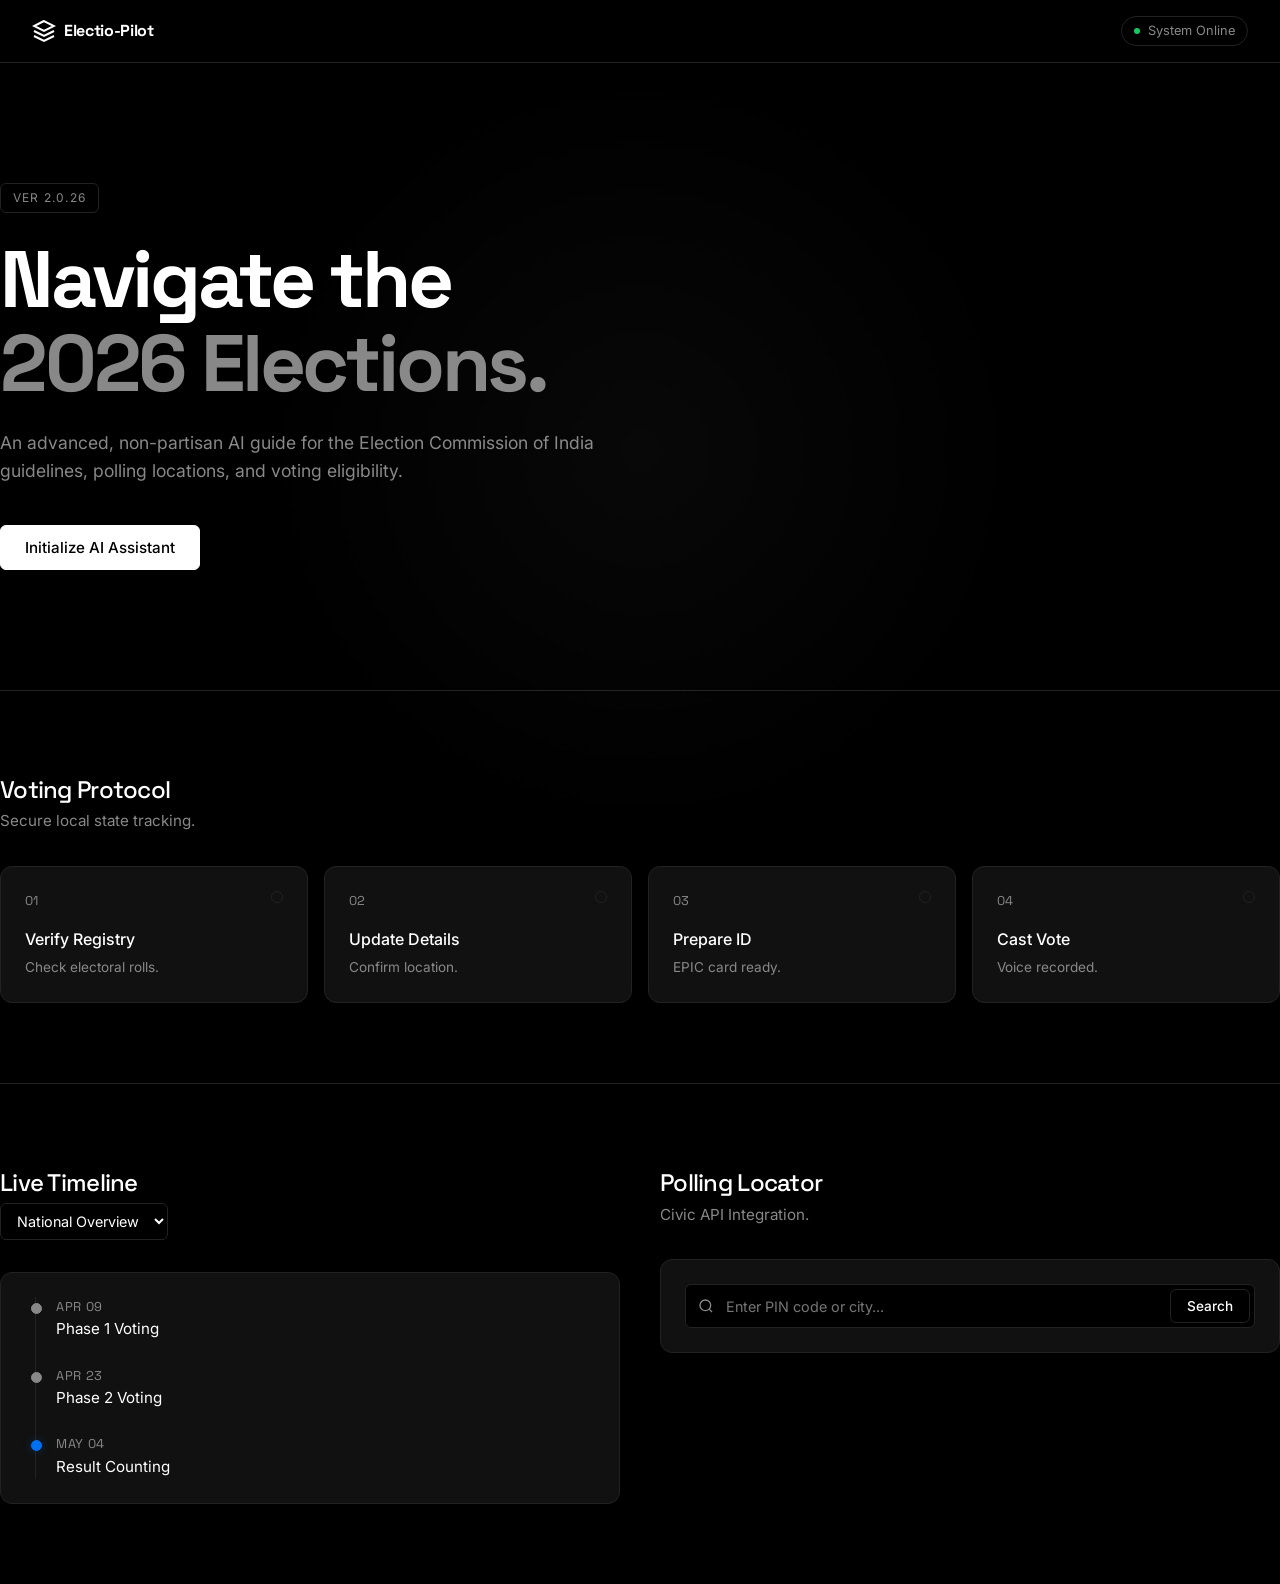
==== commit fada3401: "Ultra-modern minimal UI overhaul and footer removal" ====
--- a/src/main/resources/static/index.html
+++ b/src/main/resources/static/index.html
@@ -1,169 +1,149 @@
 <!DOCTYPE html>
 <html lang="en">
-
 <head>
     <meta charset="UTF-8">
     <meta name="viewport" content="width=device-width, initial-scale=1.0">
-    <title>Electio-Pilot: Empowering Voters</title>
-    <!-- We link main.css which contains our consolidated premium glassmorphism styles -->
+    <title>Electio-Pilot</title>
     <link rel="stylesheet" href="styles/main.css">
-    <!-- Google Fonts for modern typography -->
-    <link href="https://fonts.googleapis.com/css2?family=Outfit:wght@300;400;600;800&family=Inter:wght@400;500&display=swap" rel="stylesheet">
+    <link href="https://fonts.googleapis.com/css2?family=Inter:wght@300;400;500;600&family=Space+Grotesk:wght@500;700&display=swap" rel="stylesheet">
 </head>
+<body>
+    <div class="ambient-glow"></div>
 
-<body>
-    <!-- Beautiful Twilight Mesh Background -->
-    <div class="twilight-mesh">
-        <div class="orb orb-1"></div>
-        <div class="orb orb-2"></div>
-        <div class="orb orb-3"></div>
-    </div>
+    <nav class="navbar">
+        <div class="nav-brand">
+            <svg width="24" height="24" viewBox="0 0 24 24" fill="none" stroke="currentColor" stroke-width="2"><path d="M12 2L2 7l10 5 10-5-10-5zM2 17l10 5 10-5M2 12l10 5 10-5"/></svg>
+            Electio-Pilot
+        </div>
+        <div class="nav-status">
+            <span class="status-dot"></span>
+            System Online
+        </div>
+    </nav>
 
-    <!-- Sticky Header -->
-    <header class="app-header glass sticky">
-        <div class="logo">🗳️ Electio-Pilot</div>
-        <div class="status-badge"><span class="pulse"></span> Live 2026</div>
-    </header>
-
-    <main class="scrolling-container">
-        
-        <!-- ==================== HERO SECTION ==================== -->
-        <section class="scroll-section hero-section">
-            <div class="hero-content">
-                <span class="badge ai-badge floating">🤖 AI Guide Online</span>
-                <h1 class="hero-title">Your Personal <br><span class="gradient-text">Election</span> Assistant</h1>
-                <p class="hero-subtitle">Get instant, non-partisan help with eligibility, ID rules, and finding your local polling booth for the 2026 Elections powered by Google Gemini.</p>
-                <button class="action-btn primary pulse-btn huge-btn" onclick="app.toggleChat()">Start Chatting ✨</button>
+    <main class="main-content">
+        <!-- Hero -->
+        <section class="section hero">
+            <div class="hero-label">VER 2.0.26</div>
+            <h1 class="hero-title">Navigate the <br><span class="text-highlight">2026 Elections.</span></h1>
+            <p class="hero-desc">An advanced, non-partisan AI guide for the Election Commission of India guidelines, polling locations, and voting eligibility.</p>
+            <div class="hero-actions">
+                <button class="btn btn-primary" onclick="app.toggleChat()">Initialize AI Assistant</button>
             </div>
         </section>
 
-        <!-- ==================== VOTING JOURNEY SECTION ==================== -->
-        <section class="scroll-section content-section">
+        <!-- Journey (Cards) -->
+        <section class="section">
             <div class="section-header">
-                <div class="title-group">
-                    <h2>Your Voting Journey</h2>
-                    <span class="save-status" id="save-status">Cloud Synced</span>
+                <h2>Voting Protocol</h2>
+                <p>Secure local state tracking.</p>
+            </div>
+            <div class="grid-4">
+                <div class="card interactive-card" id="step-1" onclick="app.toggleStep(1)">
+                    <div class="card-icon">01</div>
+                    <h3>Verify Registry</h3>
+                    <p>Check electoral rolls.</p>
+                    <div class="status-indicator"></div>
                 </div>
-                <p class="section-desc">Securely track your progress across sessions. Click to complete.</p>
-            </div>
-            
-            <div class="journey-cards-horizontal">
-                <div class="step-card journey-card organic-shape" id="step-1" onclick="app.toggleStep(1)">
-                    <div class="step-checkbox"></div>
-                    <div class="step-icon">🔍</div>
-                    <h3>1. Check Name</h3>
-                    <p>Verify on electoral rolls.</p>
+                <div class="card interactive-card" id="step-2" onclick="app.toggleStep(2)">
+                    <div class="card-icon">02</div>
+                    <h3>Update Details</h3>
+                    <p>Confirm location.</p>
+                    <div class="status-indicator"></div>
                 </div>
-                <div class="step-card journey-card organic-shape" id="step-2" onclick="app.toggleStep(2)">
-                    <div class="step-checkbox"></div>
-                    <div class="step-icon">📝</div>
-                    <h3>2. Verify Details</h3>
-                    <p>Update if needed.</p>
+                <div class="card interactive-card" id="step-3" onclick="app.toggleStep(3)">
+                    <div class="card-icon">03</div>
+                    <h3>Prepare ID</h3>
+                    <p>EPIC card ready.</p>
+                    <div class="status-indicator"></div>
                 </div>
-                <div class="step-card journey-card organic-shape" id="step-3" onclick="app.toggleStep(3)">
-                    <div class="step-checkbox"></div>
-                    <div class="step-icon">🪪</div>
-                    <h3>3. Prep ID</h3>
-                    <p>Have EPIC ready.</p>
-                </div>
-                <div class="step-card journey-card organic-shape" id="step-4" onclick="app.toggleStep(4)">
-                    <div class="step-checkbox"></div>
-                    <div class="step-icon">🗳️</div>
-                    <h3>4. Voted!</h3>
-                    <p>Your voice is heard.</p>
+                <div class="card interactive-card" id="step-4" onclick="app.toggleStep(4)">
+                    <div class="card-icon">04</div>
+                    <h3>Cast Vote</h3>
+                    <p>Voice recorded.</p>
+                    <div class="status-indicator"></div>
                 </div>
             </div>
         </section>
 
-        <!-- ==================== TIMELINE SECTION ==================== -->
-        <section class="scroll-section content-section feature-block">
-            <div class="feature-text">
-                <h2>Personalized Timeline</h2>
-                <p id="timeline-desc">Tracking the 2026 Lok Sabha Phases.</p>
-                <select id="state-selector" onchange="app.updateTimeline()" class="glass-select huge-select">
-                    <option value="national">National Overview</option>
-                    <option value="karnataka">Karnataka</option>
-                    <option value="tamil_nadu">Tamil Nadu</option>
-                    <option value="maharashtra">Maharashtra</option>
-                </select>
-            </div>
-            <div class="feature-visual">
-                <div class="vertical-timeline glass organic-box" id="timeline-container">
-                    <!-- Javascript will inject vertical timeline items here -->
-                    <div class="v-item done">
-                        <div class="v-dot"></div>
-                        <div class="v-content">
-                            <h4>Apr 09</h4>
-                            <p>Phase 1</p>
+        <!-- Timeline & Locator Split -->
+        <section class="section split-section">
+            
+            <!-- Timeline Side -->
+            <div class="split-pane">
+                <div class="section-header">
+                    <h2>Live Timeline</h2>
+                    <select id="state-selector" onchange="app.updateTimeline()" class="sleek-select">
+                        <option value="national">National Overview</option>
+                        <option value="karnataka">Karnataka</option>
+                        <option value="tamil_nadu">Tamil Nadu</option>
+                        <option value="maharashtra">Maharashtra</option>
+                    </select>
+                </div>
+                <div class="card timeline-card">
+                    <div id="timeline-container" class="timeline-track">
+                        <div class="t-item done">
+                            <div class="t-date">APR 09</div>
+                            <div class="t-details">Phase 1 Voting</div>
                         </div>
-                    </div>
-                    <div class="v-item done">
-                        <div class="v-dot"></div>
-                        <div class="v-content">
-                            <h4>Apr 23</h4>
-                            <p>Phase 2</p>
+                        <div class="t-item done">
+                            <div class="t-date">APR 23</div>
+                            <div class="t-details">Phase 2 Voting</div>
                         </div>
-                    </div>
-                    <div class="v-item active">
-                        <div class="v-dot"></div>
-                        <div class="v-content">
-                            <h4>May 04</h4>
-                            <p>Counting Day</p>
+                        <div class="t-item active">
+                            <div class="t-date">MAY 04</div>
+                            <div class="t-details">Result Counting</div>
                         </div>
                     </div>
                 </div>
             </div>
-        </section>
 
-        <!-- ==================== LOCATOR SECTION ==================== -->
-        <section class="scroll-section content-section center-align">
-            <div class="locator-hero glass organic-box-large">
-                <h2>Smart Polling Locator</h2>
-                <p>Real-time polling place discovery powered by Civic API technology.</p>
-                
-                <div class="locator-input-group huge-input-group">
-                    <input type="text" id="address-input" placeholder="Enter your ZIP or City..." class="glass-input huge-input">
-                    <button class="action-btn primary huge-btn" onclick="app.findPollingPlace()">Search</button>
+            <!-- Locator Side -->
+            <div class="split-pane">
+                <div class="section-header">
+                    <h2>Polling Locator</h2>
+                    <p>Civic API Integration.</p>
                 </div>
-                <div id="locator-result" class="locator-result hidden">
-                    <!-- Dynamic mock results will appear here -->
+                <div class="card locator-card">
+                    <div class="input-wrapper">
+                        <svg class="input-icon" viewBox="0 0 24 24" fill="none" stroke="currentColor" stroke-width="2"><circle cx="11" cy="11" r="8"/><path d="M21 21l-4.3-4.3"/></svg>
+                        <input type="text" id="address-input" placeholder="Enter PIN code or city..." class="sleek-input">
+                        <button class="btn btn-small" onclick="app.findPollingPlace()">Search</button>
+                    </div>
+                    <div id="locator-result" class="result-box hidden"></div>
                 </div>
             </div>
+
         </section>
-        
-        <!-- Footer -->
-        <footer class="app-footer">
-            <p>Built with 💙 for the Solution Challenge 2026.</p>
-        </footer>
-
     </main>
 
-    <!-- Premium AI Chat Overlay -->
-    <div id="ai-chat-overlay" class="chat-glass hidden">
-        <div class="chat-header">
-            <div class="chat-title">
-                <div class="avatar">🤖</div>
-                <div class="title-text">
-                    <strong>Electio-Pilot AI</strong>
-                    <span>Professional Guide</span>
+    <!-- AI Chat Overlay -->
+    <div id="ai-chat-overlay" class="chat-overlay hidden">
+        <div class="chat-window">
+            <div class="chat-header">
+                <div class="chat-identity">
+                    <span class="chat-icon">🤖</span>
+                    <div>
+                        <div class="chat-name">Electio-Pilot Core</div>
+                        <div class="chat-status">Connected to Gemini API</div>
+                    </div>
                 </div>
+                <button class="chat-close" onclick="app.toggleChat()">
+                    <svg width="24" height="24" viewBox="0 0 24 24" fill="none" stroke="currentColor" stroke-width="2"><path d="M18 6L6 18M6 6l12 12"/></svg>
+                </button>
             </div>
-            <button class="close-btn" onclick="app.toggleChat()">&times;</button>
-        </div>
-        <div class="chat-body" id="chat-display">
-            <div class="message bot-msg">
-                <div class="msg-content">Hello! I'm your non-partisan 2026 Election AI. I can help you with voter ID requirements, polling booth locations, or any other ECI guidelines. How can I assist you today?</div>
+            <div class="chat-messages" id="chat-display">
+                <div class="msg system">Session initialized. How can I assist with the 2026 elections?</div>
             </div>
-        </div>
-        <div class="chat-input-area">
-            <input type="text" id="user-input" placeholder="Type your election question..." onkeypress="app.handleKeyPress(event)">
-            <button class="send-btn" onclick="app.sendMessage()">
-                <svg width="20" height="20" viewBox="0 0 24 24" fill="none" stroke="currentColor" stroke-width="2"><path d="M22 2L11 13M22 2l-7 20-4-9-9-4 20-7z"/></svg>
-            </button>
+            <div class="chat-input-box">
+                <input type="text" id="user-input" placeholder="Query the AI..." onkeypress="app.handleKeyPress(event)">
+                <button class="chat-send" onclick="app.sendMessage()">
+                    <svg width="20" height="20" viewBox="0 0 24 24" fill="none" stroke="currentColor" stroke-width="2"><path d="M22 2L11 13M22 2l-7 20-4-9-9-4 20-7z"/></svg>
+                </button>
+            </div>
         </div>
     </div>
 
     <script src="scripts/main.js"></script>
 </body>
-
 </html>
--- a/src/main/resources/static/styles/main.css
+++ b/src/main/resources/static/styles/main.css
@@ -1,20 +1,22 @@
-/* --- Premium Twilight Theme & Typography --- */
+/* --- Hyper-Minimalist SaaS Theme --- */
 :root {
-    --bg-dark: #0f111a;
-    --text-main: #f8fafc;
-    --text-muted: #a1a1aa;
+    --bg-base: #000000;
+    --bg-surface: #0a0a0a;
+    --bg-card: #111111;
+    --border-dim: #222222;
+    --border-hover: #333333;
     
-    /* Twilight gradients */
-    --accent-primary: #6366f1; /* Indigo */
-    --accent-secondary: #a855f7; /* Purple */
-    --accent-gradient: linear-gradient(135deg, var(--accent-primary), var(--accent-secondary));
+    --text-primary: #ffffff;
+    --text-secondary: #888888;
     
-    /* Softer glass */
-    --glass-bg: rgba(255, 255, 255, 0.03);
-    --glass-border: rgba(255, 255, 255, 0.06);
-    --glass-glow: rgba(99, 102, 241, 0.15);
+    --accent: #e2e8f0;
+    --accent-hover: #ffffff;
+    --accent-blue: #0070f3; /* Vercel Blue */
+    --success: #17c964;
     
-    --success-green: #10b981;
+    --radius-sm: 6px;
+    --radius-md: 12px;
+    --radius-lg: 24px;
 }
 
 * {
@@ -24,612 +26,368 @@
 }
 
 body {
-    background-color: var(--bg-dark);
-    color: var(--text-main);
-    font-family: 'Inter', sans-serif;
+    background-color: var(--bg-base);
+    color: var(--text-primary);
+    font-family: 'Inter', -apple-system, sans-serif;
     line-height: 1.6;
-    overflow-x: hidden;
-}
-
-/* Beautiful Twilight Background Mesh */
-.twilight-mesh {
+    -webkit-font-smoothing: antialiased;
+}
+
+/* Subtle central glow */
+.ambient-glow {
     position: fixed;
-    top: 0; left: 0; width: 100vw; height: 100vh;
-    z-index: -1;
-    overflow: hidden;
-    background: #09090b;
-}
-
-.orb {
-    position: absolute;
-    border-radius: 50%;
-    filter: blur(80px);
-    opacity: 0.4;
-    animation: float 20s infinite ease-in-out alternate;
-}
-
-.orb-1 {
-    width: 600px; height: 600px;
-    background: #4f46e5;
-    top: -10%; left: -10%;
-}
-.orb-2 {
-    width: 500px; height: 500px;
-    background: #9333ea;
-    bottom: -10%; right: -5%;
-    animation-delay: -5s;
-}
-.orb-3 {
-    width: 400px; height: 400px;
-    background: #2563eb;
-    top: 40%; left: 60%;
-    animation-delay: -10s;
-}
-
-@keyframes float {
-    0% { transform: translate(0, 0) scale(1); }
-    100% { transform: translate(30px, 50px) scale(1.1); }
-}
-
-/* --- Typography --- */
-h1, h2, h3, h4 {
-    font-family: 'Outfit', sans-serif;
-}
-
-.gradient-text {
-    background: var(--accent-gradient);
-    -webkit-background-clip: text;
-    -webkit-text-fill-color: transparent;
-}
-
-/* --- Layout & Sections --- */
-.scrolling-container {
-    display: flex;
-    flex-direction: column;
-    align-items: center;
-    width: 100%;
-}
-
-.scroll-section {
-    width: 100%;
+    top: 50%; left: 50%;
+    transform: translate(-50%, -50%);
+    width: 60vw; height: 60vw;
+    background: radial-gradient(circle, rgba(255,255,255,0.03) 0%, transparent 70%);
+    pointer-events: none;
+    z-index: 0;
+}
+
+/* --- Layout --- */
+.container {
     max-width: 1200px;
-    min-height: 70vh;
-    padding: 100px 20px;
-    display: flex;
-    flex-direction: column;
-    justify-content: center;
-}
-
-.content-section {
-    min-height: auto;
-    padding: 60px 20px;
-}
-
-/* --- Glass Utilities --- */
-.glass {
-    background: var(--glass-bg);
-    backdrop-filter: blur(24px);
-    -webkit-backdrop-filter: blur(24px);
-    border: 1px solid var(--glass-border);
-}
-
-/* Header */
-.app-header {
-    width: 100%;
-    padding: 16px 40px;
-    display: flex;
-    justify-content: space-between;
-    align-items: center;
+    margin: 0 auto;
+    padding: 0 24px;
+    position: relative;
+    z-index: 1;
+}
+
+.section {
+    padding: 80px 0;
+    border-bottom: 1px solid var(--border-dim);
+}
+.section:last-child {
+    border-bottom: none;
+}
+
+.section-header {
+    margin-bottom: 32px;
+}
+.section-header h2 {
+    font-family: 'Space Grotesk', sans-serif;
+    font-size: 1.5rem;
+    font-weight: 500;
+    letter-spacing: -0.03em;
+}
+.section-header p {
+    color: var(--text-secondary);
+    font-size: 0.95rem;
+}
+
+/* --- Navbar --- */
+.navbar {
     position: sticky;
     top: 0;
+    display: flex;
+    justify-content: space-between;
+    align-items: center;
+    padding: 16px 32px;
+    background: rgba(0,0,0,0.8);
+    backdrop-filter: blur(12px);
+    border-bottom: 1px solid var(--border-dim);
     z-index: 100;
-    border-bottom: 1px solid var(--glass-border);
-}
-
-.logo {
-    font-family: 'Outfit', sans-serif;
-    font-size: 1.5rem;
-    font-weight: 800;
-}
-
-.status-badge {
+}
+.nav-brand {
     display: flex;
     align-items: center;
     gap: 8px;
-    font-size: 0.875rem;
-    color: var(--text-muted);
-    background: rgba(255,255,255,0.05);
-    padding: 6px 12px;
-    border-radius: 20px;
-    border: 1px solid var(--glass-border);
-}
-.pulse {
-    width: 8px; height: 8px;
-    background-color: var(--success-green);
+    font-family: 'Space Grotesk', sans-serif;
+    font-weight: 700;
+    letter-spacing: -0.02em;
+}
+.nav-status {
+    font-size: 0.8rem;
+    color: var(--text-secondary);
+    display: flex;
+    align-items: center;
+    gap: 8px;
+    border: 1px solid var(--border-dim);
+    padding: 4px 12px;
+    border-radius: 100px;
+}
+.status-dot {
+    width: 6px; height: 6px;
+    background: var(--success);
     border-radius: 50%;
-    box-shadow: 0 0 0 0 rgba(16, 185, 129, 0.7);
-    animation: pulsing 2s infinite;
-}
-
-/* --- Hero Section --- */
-.hero-content {
-    text-align: center;
-    max-width: 800px;
-    margin: 0 auto;
-}
-
-.floating {
-    animation: float-y 4s infinite ease-in-out alternate;
-}
-@keyframes float-y {
-    0% { transform: translateY(0px); }
-    100% { transform: translateY(-10px); }
-}
-
-.ai-badge {
+}
+
+/* --- Hero --- */
+.hero {
+    padding: 120px 0;
+    text-align: left;
+}
+.hero-label {
+    font-size: 0.75rem;
+    letter-spacing: 0.1em;
+    color: var(--text-secondary);
+    margin-bottom: 24px;
+    border: 1px solid var(--border-dim);
     display: inline-block;
-    background: rgba(99, 102, 241, 0.15);
-    color: #a5b4fc;
-    border: 1px solid rgba(99, 102, 241, 0.3);
+    padding: 4px 12px;
+    border-radius: var(--radius-sm);
+}
+.hero-title {
+    font-family: 'Space Grotesk', sans-serif;
+    font-size: 5rem;
+    line-height: 1.05;
+    letter-spacing: -0.04em;
+    margin-bottom: 24px;
+}
+.text-highlight {
+    color: var(--text-secondary);
+}
+.hero-desc {
+    font-size: 1.1rem;
+    color: var(--text-secondary);
+    max-width: 600px;
+    margin-bottom: 40px;
+}
+
+/* --- Buttons --- */
+.btn {
+    display: inline-flex;
+    align-items: center;
+    justify-content: center;
+    padding: 12px 24px;
+    font-family: 'Inter', sans-serif;
+    font-weight: 500;
+    font-size: 0.95rem;
+    border-radius: var(--radius-sm);
+    cursor: pointer;
+    transition: all 0.2s;
+    border: 1px solid var(--border-dim);
+    background: transparent;
+    color: var(--text-primary);
+}
+.btn-primary {
+    background: var(--text-primary);
+    color: var(--bg-base);
+    border-color: var(--text-primary);
+}
+.btn-primary:hover {
+    background: var(--accent);
+    transform: translateY(-1px);
+}
+.btn-small {
     padding: 8px 16px;
-    border-radius: 100px;
     font-size: 0.85rem;
-    font-weight: 600;
-    margin-bottom: 24px;
-}
-
-.hero-title {
-    font-size: 4rem;
-    font-weight: 800;
-    line-height: 1.1;
-    margin-bottom: 24px;
-    letter-spacing: -1px;
-}
-
-.hero-subtitle {
-    font-size: 1.25rem;
-    color: var(--text-muted);
-    margin-bottom: 40px;
-    max-width: 600px;
-    margin-inline: auto;
-}
-
-/* --- Buttons --- */
-.action-btn {
-    padding: 12px 24px;
-    border-radius: 100px; /* Fully rounded */
+}
+
+/* --- Cards --- */
+.card {
+    background: var(--bg-card);
+    border: 1px solid var(--border-dim);
+    border-radius: var(--radius-md);
+    padding: 24px;
+}
+
+.grid-4 {
+    display: grid;
+    grid-template-columns: repeat(4, 1fr);
+    gap: 16px;
+}
+
+.interactive-card {
+    cursor: pointer;
+    transition: border-color 0.2s, background 0.2s;
+    position: relative;
+    overflow: hidden;
+}
+.interactive-card:hover {
+    border-color: var(--border-hover);
+    background: var(--bg-surface);
+}
+
+.card-icon {
+    font-family: 'Space Grotesk', sans-serif;
+    font-size: 0.8rem;
+    color: var(--text-secondary);
+    margin-bottom: 16px;
+}
+.interactive-card h3 {
     font-size: 1rem;
-    font-weight: 600;
-    cursor: pointer;
-    transition: all 0.3s ease;
-    border: 1px solid var(--glass-border);
-    background: rgba(255, 255, 255, 0.05);
-    color: var(--text-main);
-}
-.huge-btn {
-    padding: 18px 40px;
-    font-size: 1.15rem;
-}
-
-.primary {
-    background: var(--accent-gradient);
-    border: none;
-    box-shadow: 0 10px 30px var(--glass-glow);
-}
-
-.primary:hover {
-    transform: translateY(-3px) scale(1.02);
-    box-shadow: 0 15px 40px rgba(99, 102, 241, 0.3);
-}
-
-/* --- Section Headers --- */
-.section-header {
-    margin-bottom: 40px;
-}
-.title-group {
-    display: flex;
-    align-items: center;
-    gap: 16px;
-}
-.section-header h2 {
-    font-size: 2.5rem;
-    font-weight: 700;
-    letter-spacing: -0.5px;
-}
-.section-desc {
-    color: var(--text-muted);
-    font-size: 1.1rem;
-    margin-top: 8px;
-}
-
-/* --- Journey Section (Organic Staggered Cards) --- */
-.journey-cards-horizontal {
-    display: flex;
-    flex-wrap: wrap;
+    font-weight: 500;
+    margin-bottom: 4px;
+}
+.interactive-card p {
+    font-size: 0.85rem;
+    color: var(--text-secondary);
+}
+
+/* Status Indicator */
+.status-indicator {
+    position: absolute;
+    top: 24px; right: 24px;
+    width: 12px; height: 12px;
+    border: 1px solid var(--border-dim);
+    border-radius: 50%;
+    transition: all 0.2s;
+}
+.interactive-card.completed {
+    border-color: var(--success);
+}
+.interactive-card.completed .status-indicator {
+    background: var(--success);
+    border-color: var(--success);
+}
+
+/* --- Split Section (Timeline & Locator) --- */
+.split-section {
+    display: grid;
+    grid-template-columns: 1fr 1fr;
+    gap: 40px;
+}
+
+/* Forms */
+.sleek-select, .sleek-input {
+    background: var(--bg-base);
+    border: 1px solid var(--border-dim);
+    color: var(--text-primary);
+    padding: 8px 12px;
+    border-radius: var(--radius-sm);
+    font-family: 'Inter', sans-serif;
+    font-size: 0.9rem;
+    outline: none;
+    transition: border-color 0.2s;
+}
+.sleek-select:focus, .sleek-input:focus {
+    border-color: var(--text-secondary);
+}
+
+/* Timeline */
+.timeline-track {
+    display: flex;
+    flex-direction: column;
     gap: 24px;
-    justify-content: space-between;
-}
-
-.journey-card {
-    flex: 1;
-    min-width: 250px;
-    background: rgba(255, 255, 255, 0.02);
-    border: 1px solid var(--glass-border);
-    padding: 30px;
-    cursor: pointer;
-    transition: all 0.4s cubic-bezier(0.25, 0.8, 0.25, 1);
+    border-left: 1px solid var(--border-dim);
+    padding-left: 20px;
+    margin-left: 10px;
+}
+.t-item {
     position: relative;
-    backdrop-filter: blur(10px);
-}
-.organic-shape {
-    border-radius: 40px 10px 40px 10px; /* Organic, not boxy */
-}
-.organic-shape:hover {
-    border-radius: 20px 30px 20px 30px;
-}
-
-.journey-card:hover {
-    background: rgba(255, 255, 255, 0.05);
-    transform: translateY(-8px);
-    border-color: rgba(99, 102, 241, 0.4);
-    box-shadow: 0 20px 40px rgba(0,0,0,0.2);
-}
-
-.step-icon {
-    font-size: 2.5rem;
-    margin-bottom: 16px;
-}
-.journey-card h3 {
-    font-size: 1.3rem;
-    margin-bottom: 8px;
-}
-.journey-card p {
-    color: var(--text-muted);
-}
-
-/* Checkbox logic */
-.step-checkbox {
-    position: absolute;
-    top: 24px;
-    right: 24px;
-    width: 24px;
-    height: 24px;
-    border: 2px solid var(--glass-border);
-    border-radius: 50%;
-    transition: all 0.3s;
-}
-
-.journey-card.completed {
-    background: rgba(16, 185, 129, 0.05);
-    border-color: rgba(16, 185, 129, 0.3);
-}
-.journey-card.completed .step-checkbox {
-    background: var(--success-green);
-    border-color: var(--success-green);
-}
-.journey-card.completed .step-checkbox::after {
-    content: '✓';
-    position: absolute;
-    top: 50%; left: 50%;
-    transform: translate(-50%, -50%);
-    color: white;
-    font-size: 14px;
-    font-weight: bold;
-}
-.save-status {
-    color: var(--success-green);
-    font-size: 0.9rem;
-    opacity: 0.8;
-}
-
-/* --- Timeline Section (Split Layout) --- */
-.feature-block {
-    display: flex;
-    align-items: center;
-    gap: 60px;
-}
-.feature-text {
-    flex: 1;
-}
-.feature-text h2 {
-    font-size: 2.5rem;
-    margin-bottom: 16px;
-}
-.feature-text p {
-    color: var(--text-muted);
-    font-size: 1.1rem;
-    margin-bottom: 24px;
-}
-.huge-select {
-    font-size: 1.1rem;
-    padding: 12px 24px;
-    border-radius: 100px;
-    background: rgba(0,0,0,0.3);
-    border: 1px solid var(--glass-border);
-    color: white;
-    outline: none;
-}
-
-.feature-visual {
-    flex: 1;
-}
-.organic-box {
-    border-radius: 40px;
-    padding: 40px;
-}
-
-/* Vertical Timeline */
-.vertical-timeline {
-    display: flex;
-    flex-direction: column;
-    gap: 30px;
-    position: relative;
-}
-.vertical-timeline::before {
+    opacity: 0.5;
+    transition: opacity 0.3s;
+}
+.t-item.done, .t-item.active { opacity: 1; }
+
+.t-item::before {
     content: '';
     position: absolute;
-    left: 10px;
-    top: 10px;
-    bottom: 10px;
-    width: 2px;
-    background: var(--glass-border);
-}
-
-.v-item {
-    display: flex;
-    gap: 20px;
-    position: relative;
-    opacity: 0.5;
-    transition: all 0.3s;
-}
-.v-item.done, .v-item.active {
-    opacity: 1;
-}
-.v-dot {
-    width: 22px; height: 22px;
-    background: var(--bg-dark);
-    border: 4px solid var(--text-muted);
+    left: -25px; top: 6px;
+    width: 9px; height: 9px;
+    background: var(--bg-card);
+    border: 1px solid var(--border-dim);
     border-radius: 50%;
-    z-index: 1;
-}
-.v-item.done .v-dot {
-    border-color: var(--accent-primary);
-    background: var(--accent-primary);
-}
-.v-item.active .v-dot {
-    border-color: #fbbf24;
-    background: #fbbf24;
-    box-shadow: 0 0 15px rgba(251, 191, 36, 0.4);
-}
-.v-content h4 {
-    font-size: 1.2rem;
-    margin-bottom: 4px;
-}
-.v-content p {
-    color: var(--text-muted);
-}
-
-/* --- Locator Section --- */
-.center-align {
-    align-items: center;
-    text-align: center;
-}
-.organic-box-large {
-    border-radius: 60px;
-    padding: 80px 40px;
-    width: 100%;
-    max-width: 900px;
-}
-.locator-hero h2 {
-    font-size: 2.5rem;
-    margin-bottom: 16px;
-}
-.locator-hero p {
-    color: var(--text-muted);
-    font-size: 1.1rem;
-    margin-bottom: 40px;
-}
-
-.huge-input-group {
-    display: flex;
-    justify-content: center;
-    gap: 16px;
-    max-width: 600px;
-    margin: 0 auto;
-}
-.huge-input {
+}
+.t-item.done::before { background: var(--text-secondary); border-color: var(--text-secondary); }
+.t-item.active::before { background: var(--accent-blue); border-color: var(--accent-blue); box-shadow: 0 0 10px rgba(0,112,243,0.3); }
+
+.t-date {
+    font-family: 'Space Grotesk', sans-serif;
+    font-size: 0.8rem;
+    letter-spacing: 0.05em;
+    color: var(--text-secondary);
+}
+.t-details { font-size: 0.95rem; }
+
+/* Locator */
+.input-wrapper {
+    display: flex;
+    align-items: center;
+    gap: 12px;
+    background: var(--bg-base);
+    border: 1px solid var(--border-dim);
+    border-radius: var(--radius-sm);
+    padding: 4px 4px 4px 12px;
+}
+.input-icon {
+    width: 16px; height: 16px;
+    color: var(--text-secondary);
+}
+.input-wrapper .sleek-input {
+    border: none;
     flex: 1;
-    padding: 18px 24px;
-    font-size: 1.1rem;
-    border-radius: 100px;
-    background: rgba(0,0,0,0.3);
-    border: 1px solid var(--glass-border);
-    color: white;
-    outline: none;
-    transition: border-color 0.3s;
-}
-.huge-input:focus {
-    border-color: var(--accent-primary);
-}
-
-.locator-result {
-    margin-top: 30px;
-    padding: 24px;
-    background: rgba(99, 102, 241, 0.1);
-    border: 1px solid rgba(99, 102, 241, 0.3);
-    border-radius: 24px;
-    text-align: left;
-    max-width: 600px;
-    margin-inline: auto;
-    animation: slideUp 0.4s ease;
-}
-@keyframes slideUp {
-    from { opacity: 0; transform: translateY(20px); }
-    to { opacity: 1; transform: translateY(0); }
-}
-.locator-result h4 {
-    color: #a5b4fc;
-    font-size: 1.2rem;
-    margin-bottom: 8px;
-}
-.locator-result p {
-    color: var(--text-main);
-    margin-bottom: 4px;
-}
-
-/* Footer */
-.app-footer {
-    padding: 40px;
-    text-align: center;
-    color: var(--text-muted);
-    border-top: 1px solid var(--glass-border);
-    width: 100%;
-}
-
-/* --- Premium Chat Overlay --- */
+    padding: 8px 0;
+}
+.input-wrapper .sleek-input:focus { border: none; }
+
+.result-box {
+    margin-top: 16px;
+    padding: 16px;
+    background: rgba(0, 112, 243, 0.1);
+    border: 1px solid rgba(0, 112, 243, 0.3);
+    border-radius: var(--radius-sm);
+    font-size: 0.9rem;
+}
+.result-box h4 { color: var(--accent-blue); margin-bottom: 4px;}
+
 .hidden { display: none !important; }
 
-.chat-glass {
+/* --- AI Chat Overlay --- */
+.chat-overlay {
     position: fixed;
-    bottom: 30px; right: 30px;
-    width: 400px; height: 600px;
-    max-height: calc(100vh - 60px);
-    background: rgba(15, 17, 26, 0.85);
-    backdrop-filter: blur(30px);
-    -webkit-backdrop-filter: blur(30px);
-    border: 1px solid var(--glass-border);
-    border-radius: 30px;
-    box-shadow: 0 30px 60px rgba(0, 0, 0, 0.6);
-    display: flex;
-    flex-direction: column;
+    bottom: 24px; right: 24px;
+    width: 380px; height: 500px;
     z-index: 1000;
-    transition: opacity 0.3s ease, transform 0.3s cubic-bezier(0.175, 0.885, 0.32, 1.275);
-    transform-origin: bottom right;
-}
-
-/* Chat Header */
+}
+.chat-window {
+    width: 100%; height: 100%;
+    background: var(--bg-card);
+    border: 1px solid var(--border-dim);
+    border-radius: var(--radius-md);
+    box-shadow: 0 20px 40px rgba(0,0,0,0.5);
+    display: flex; flex-direction: column;
+    overflow: hidden;
+}
 .chat-header {
-    padding: 20px 24px;
-    border-bottom: 1px solid var(--glass-border);
-    display: flex;
-    justify-content: space-between;
-    align-items: center;
-    background: rgba(255, 255, 255, 0.02);
-    border-radius: 30px 30px 0 0;
-}
-.chat-title { display: flex; align-items: center; gap: 12px; }
-.chat-title .avatar {
-    font-size: 1.5rem;
-    background: var(--accent-gradient);
-    width: 44px; height: 44px;
-    display: flex; justify-content: center; align-items: center;
-    border-radius: 50%;
-}
-.title-text { display: flex; flex-direction: column; }
-.title-text strong { font-size: 1.05rem; }
-.title-text span { font-size: 0.8rem; color: #a5b4fc; }
-
-.close-btn {
-    background: none; border: none;
-    color: var(--text-muted);
-    font-size: 1.8rem;
+    padding: 16px;
+    border-bottom: 1px solid var(--border-dim);
+    display: flex; justify-content: space-between; align-items: center;
+}
+.chat-identity { display: flex; align-items: center; gap: 12px; }
+.chat-name { font-weight: 500; font-size: 0.9rem; }
+.chat-status { font-size: 0.75rem; color: var(--text-secondary); }
+.chat-close { background: none; border: none; color: var(--text-secondary); cursor: pointer; }
+.chat-close:hover { color: white; }
+
+.chat-messages {
+    flex: 1; padding: 16px;
+    overflow-y: auto;
+    display: flex; flex-direction: column; gap: 12px;
+}
+.chat-messages::-webkit-scrollbar { width: 4px; }
+.chat-messages::-webkit-scrollbar-thumb { background: var(--border-dim); }
+
+.msg {
+    padding: 10px 14px;
+    border-radius: var(--radius-sm);
+    font-size: 0.9rem;
+    max-width: 85%;
+}
+.system { background: transparent; border: 1px solid var(--border-dim); align-self: flex-start; color: var(--text-secondary); }
+.bot-msg { background: var(--bg-base); border: 1px solid var(--border-dim); align-self: flex-start; }
+.user-msg { background: var(--text-primary); color: var(--bg-base); align-self: flex-end; }
+
+.chat-input-box {
+    padding: 12px;
+    border-top: 1px solid var(--border-dim);
+    display: flex; gap: 8px;
+    background: var(--bg-base);
+}
+.chat-input-box input {
+    flex: 1;
+    background: transparent; border: none;
+    color: white; font-size: 0.9rem; outline: none;
+}
+.chat-send {
+    background: var(--text-primary); border: none;
+    color: var(--bg-base);
+    width: 32px; height: 32px; border-radius: var(--radius-sm);
     cursor: pointer;
-    transition: color 0.2s;
-}
-.close-btn:hover { color: white; }
-
-/* Chat Body */
-.chat-body {
-    flex: 1; padding: 24px;
-    overflow-y: auto;
-    display: flex; flex-direction: column; gap: 20px;
-    scroll-behavior: smooth;
-}
-.chat-body::-webkit-scrollbar { width: 6px; }
-.chat-body::-webkit-scrollbar-thumb { background: rgba(255, 255, 255, 0.1); border-radius: 10px; }
-
-.message { max-width: 85%; display: flex; flex-direction: column; }
-.msg-content {
-    padding: 14px 18px;
-    border-radius: 20px;
-    font-size: 0.95rem; line-height: 1.5;
-}
-
-.bot-msg { align-self: flex-start; }
-.bot-msg .msg-content {
-    background: rgba(255, 255, 255, 0.05);
-    border: 1px solid var(--glass-border);
-    border-bottom-left-radius: 4px;
-}
-
-.user-msg { align-self: flex-end; }
-.user-msg .msg-content {
-    background: var(--accent-gradient);
-    color: white;
-    border-bottom-right-radius: 4px;
-    box-shadow: 0 4px 15px var(--glass-glow);
-}
-
-/* Typing */
-.typing-indicator {
-    display: flex; gap: 4px; padding: 16px;
-    background: rgba(255,255,255,0.05);
-    border-radius: 20px; border-bottom-left-radius: 4px;
-    align-self: flex-start; width: fit-content;
-}
-.typing-dot {
-    width: 6px; height: 6px;
-    background: var(--text-muted);
-    border-radius: 50%;
-    animation: typing 1.4s infinite ease-in-out both;
-}
-.typing-dot:nth-child(1) { animation-delay: -0.32s; }
-.typing-dot:nth-child(2) { animation-delay: -0.16s; }
-
-/* Chat Input */
-.chat-input-area {
-    padding: 20px 24px;
-    border-top: 1px solid var(--glass-border);
-    display: flex; gap: 12px;
-    background: rgba(0, 0, 0, 0.2);
-    border-radius: 0 0 30px 30px;
-}
-.chat-input-area input {
-    flex: 1;
-    background: rgba(255, 255, 255, 0.05);
-    border: 1px solid var(--glass-border);
-    border-radius: 100px;
-    padding: 14px 20px;
-    color: white;
-    font-size: 0.95rem;
-    outline: none;
-    transition: border-color 0.3s;
-}
-.chat-input-area input:focus { border-color: var(--accent-primary); }
-
-.send-btn {
-    background: var(--accent-gradient);
-    border: none;
-    width: 48px; height: 48px;
-    border-radius: 50%;
-    display: flex; justify-content: center; align-items: center;
-    color: white; cursor: pointer;
-    transition: all 0.3s;
-}
-.send-btn:hover {
-    transform: scale(1.05);
-    box-shadow: 0 5px 15px var(--glass-glow);
-}
-
-/* --- Responsive --- */
+}
+
 @media (max-width: 900px) {
-    .feature-block { flex-direction: column; gap: 40px; text-align: center; }
-    .hero-title { font-size: 3rem; }
-}
-@media (max-width: 600px) {
-    .journey-cards-horizontal { flex-direction: column; }
-    .huge-input-group { flex-direction: column; }
-    .chat-glass { width: 100%; height: 100%; bottom: 0; right: 0; border-radius: 0; }
-    .chat-header, .chat-input-area { border-radius: 0; }
-    .scroll-section { padding: 60px 20px; }
+    .grid-4, .split-section { grid-template-columns: 1fr; }
+    .hero-title { font-size: 3.5rem; }
 }
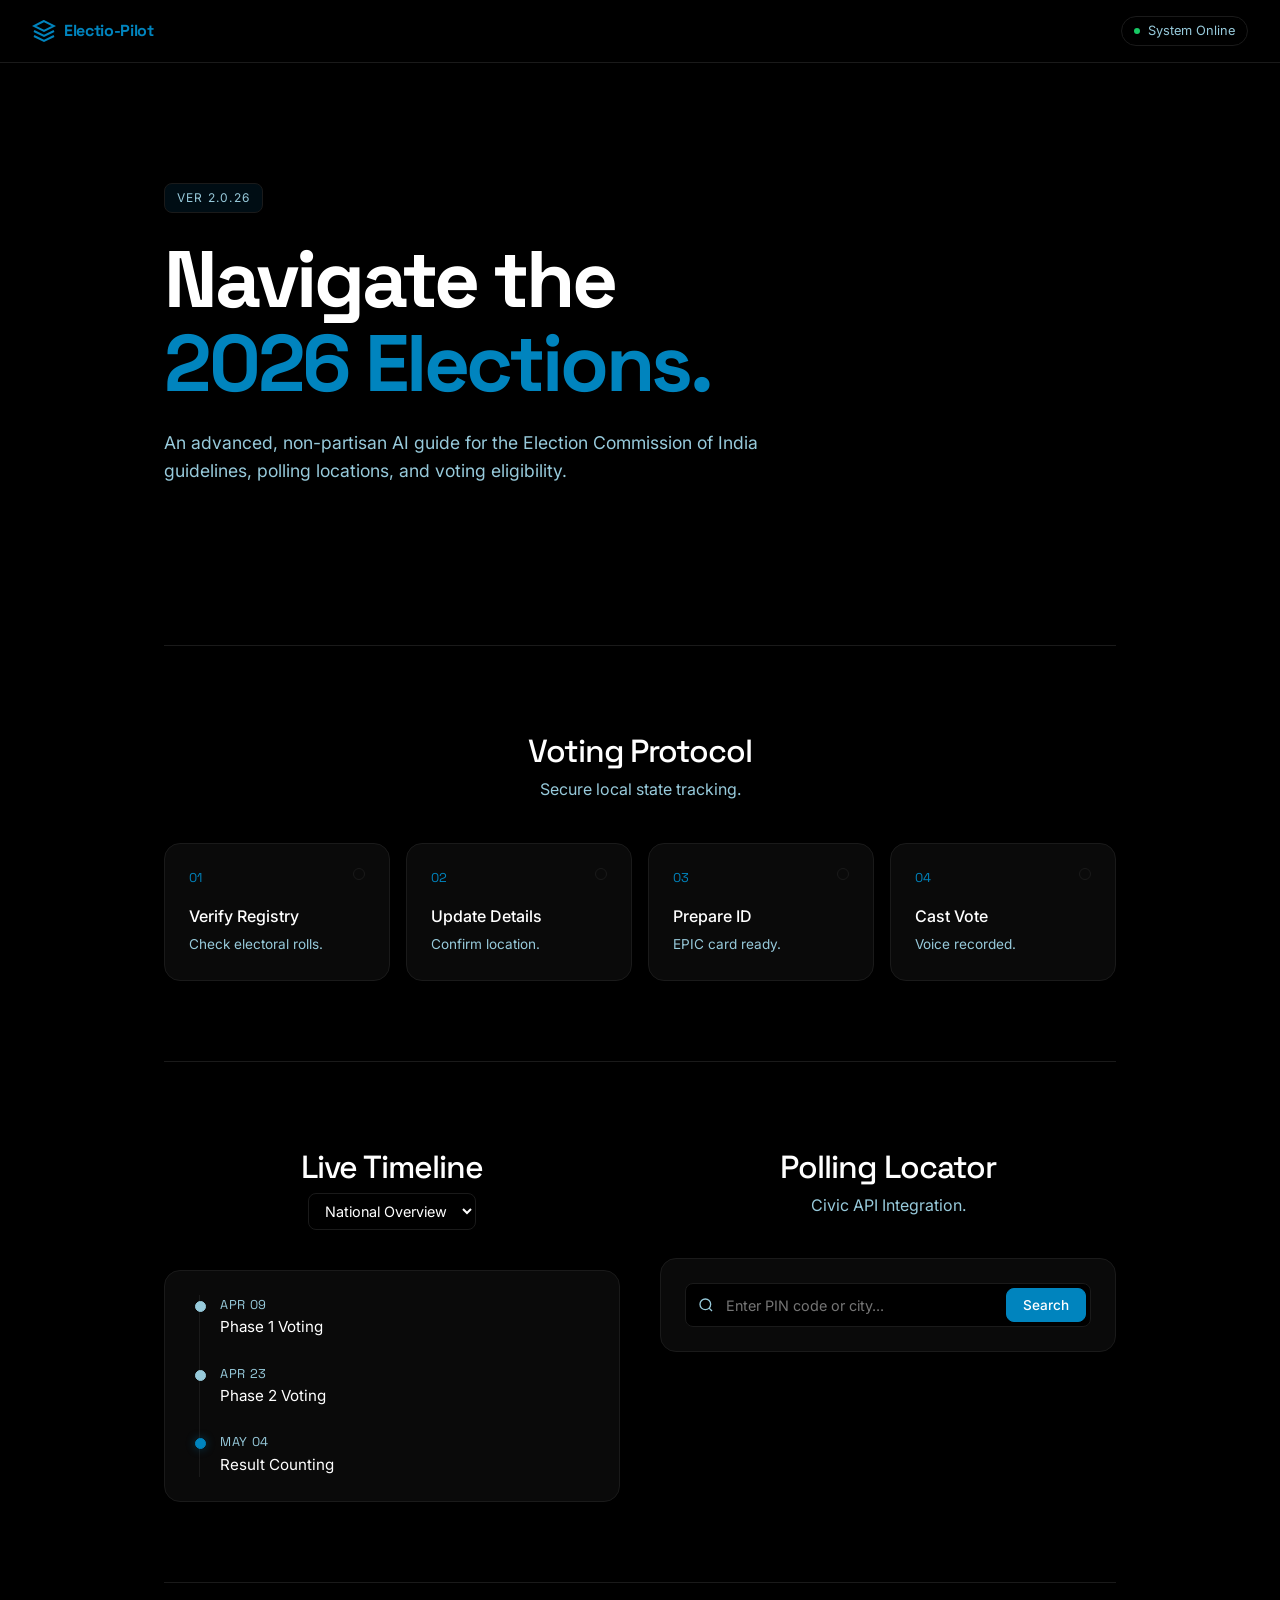
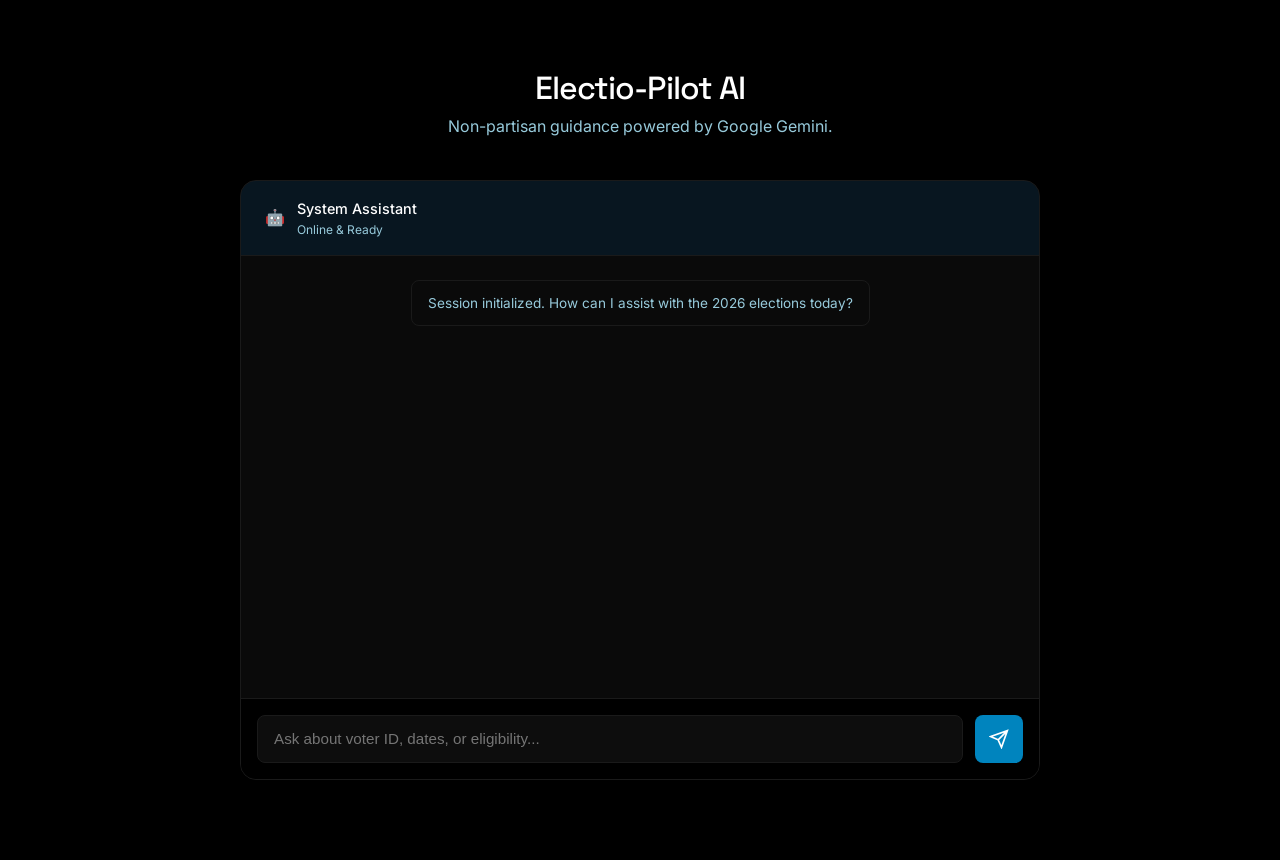
==== commit 8b7875f9: "Embed chat, left align hero, and apply black/blue theme" ====
--- a/src/main/resources/static/index.html
+++ b/src/main/resources/static/index.html
@@ -8,8 +8,6 @@
     <link href="https://fonts.googleapis.com/css2?family=Inter:wght@300;400;500;600&family=Space+Grotesk:wght@500;700&display=swap" rel="stylesheet">
 </head>
 <body>
-    <div class="ambient-glow"></div>
-
     <nav class="navbar">
         <div class="nav-brand">
             <svg width="24" height="24" viewBox="0 0 24 24" fill="none" stroke="currentColor" stroke-width="2"><path d="M12 2L2 7l10 5 10-5-10-5zM2 17l10 5 10-5M2 12l10 5 10-5"/></svg>
@@ -21,19 +19,16 @@
         </div>
     </nav>
 
-    <main class="main-content">
-        <!-- Hero -->
+    <main class="container">
+        <!-- Hero (Left Aligned) -->
         <section class="section hero">
             <div class="hero-label">VER 2.0.26</div>
             <h1 class="hero-title">Navigate the <br><span class="text-highlight">2026 Elections.</span></h1>
             <p class="hero-desc">An advanced, non-partisan AI guide for the Election Commission of India guidelines, polling locations, and voting eligibility.</p>
-            <div class="hero-actions">
-                <button class="btn btn-primary" onclick="app.toggleChat()">Initialize AI Assistant</button>
-            </div>
         </section>
 
         <!-- Journey (Cards) -->
-        <section class="section">
+        <section class="section center-section">
             <div class="section-header">
                 <h2>Voting Protocol</h2>
                 <p>Secure local state tracking.</p>
@@ -67,7 +62,7 @@
         </section>
 
         <!-- Timeline & Locator Split -->
-        <section class="section split-section">
+        <section class="section split-section center-section">
             
             <!-- Timeline Side -->
             <div class="split-pane">
@@ -108,41 +103,43 @@
                     <div class="input-wrapper">
                         <svg class="input-icon" viewBox="0 0 24 24" fill="none" stroke="currentColor" stroke-width="2"><circle cx="11" cy="11" r="8"/><path d="M21 21l-4.3-4.3"/></svg>
                         <input type="text" id="address-input" placeholder="Enter PIN code or city..." class="sleek-input">
-                        <button class="btn btn-small" onclick="app.findPollingPlace()">Search</button>
+                        <button class="btn btn-primary btn-small" onclick="app.findPollingPlace()">Search</button>
                     </div>
                     <div id="locator-result" class="result-box hidden"></div>
                 </div>
             </div>
 
         </section>
-    </main>
 
-    <!-- AI Chat Overlay -->
-    <div id="ai-chat-overlay" class="chat-overlay hidden">
-        <div class="chat-window">
-            <div class="chat-header">
-                <div class="chat-identity">
-                    <span class="chat-icon">🤖</span>
-                    <div>
-                        <div class="chat-name">Electio-Pilot Core</div>
-                        <div class="chat-status">Connected to Gemini API</div>
+        <!-- Embedded AI Chatbot (Bottom Section) -->
+        <section class="section center-section">
+            <div class="section-header">
+                <h2>Electio-Pilot AI</h2>
+                <p>Non-partisan guidance powered by Google Gemini.</p>
+            </div>
+            
+            <div class="chat-embedded">
+                <div class="chat-header">
+                    <div class="chat-identity">
+                        <span class="chat-icon">🤖</span>
+                        <div>
+                            <div class="chat-name">System Assistant</div>
+                            <div class="chat-status">Online & Ready</div>
+                        </div>
                     </div>
                 </div>
-                <button class="chat-close" onclick="app.toggleChat()">
-                    <svg width="24" height="24" viewBox="0 0 24 24" fill="none" stroke="currentColor" stroke-width="2"><path d="M18 6L6 18M6 6l12 12"/></svg>
-                </button>
+                <div class="chat-messages" id="chat-display">
+                    <div class="msg system">Session initialized. How can I assist with the 2026 elections today?</div>
+                </div>
+                <div class="chat-input-box">
+                    <input type="text" id="user-input" placeholder="Ask about voter ID, dates, or eligibility..." onkeypress="app.handleKeyPress(event)">
+                    <button class="chat-send" onclick="app.sendMessage()">
+                        <svg width="20" height="20" viewBox="0 0 24 24" fill="none" stroke="currentColor" stroke-width="2"><path d="M22 2L11 13M22 2l-7 20-4-9-9-4 20-7z"/></svg>
+                    </button>
+                </div>
             </div>
-            <div class="chat-messages" id="chat-display">
-                <div class="msg system">Session initialized. How can I assist with the 2026 elections?</div>
-            </div>
-            <div class="chat-input-box">
-                <input type="text" id="user-input" placeholder="Query the AI..." onkeypress="app.handleKeyPress(event)">
-                <button class="chat-send" onclick="app.sendMessage()">
-                    <svg width="20" height="20" viewBox="0 0 24 24" fill="none" stroke="currentColor" stroke-width="2"><path d="M22 2L11 13M22 2l-7 20-4-9-9-4 20-7z"/></svg>
-                </button>
-            </div>
-        </div>
-    </div>
+        </section>
+    </main>
 
     <script src="scripts/main.js"></script>
 </body>
--- a/src/main/resources/static/styles/main.css
+++ b/src/main/resources/static/styles/main.css
@@ -1,21 +1,22 @@
-/* --- Hyper-Minimalist SaaS Theme --- */
+/* --- Black & Blue Minimalist Theme --- */
 :root {
-    --bg-base: #000000;
-    --bg-surface: #0a0a0a;
-    --bg-card: #111111;
-    --border-dim: #222222;
-    --border-hover: #333333;
+    --bg-base: #000000; /* Pure Black Background */
+    --bg-surface: #001B48; /* Dark Navy for surface depth */
+    --bg-card: #0A0A0A; /* Extremely dark grey for cards */
+    
+    --border-dim: #1a1a1a;
+    --border-hover: #00457A;
     
     --text-primary: #ffffff;
-    --text-secondary: #888888;
+    --text-secondary: #97CADB; /* Light Sky Blue for accents */
     
-    --accent: #e2e8f0;
-    --accent-hover: #ffffff;
-    --accent-blue: #0070f3; /* Vercel Blue */
+    --accent: #0084BE; /* Bright Blue */
+    --accent-hover: #97CADB;
+    --accent-blue: #0084BE;
     --success: #17c964;
     
-    --radius-sm: 6px;
-    --radius-md: 12px;
+    --radius-sm: 8px;
+    --radius-md: 16px;
     --radius-lg: 24px;
 }
 
@@ -33,24 +34,11 @@
     -webkit-font-smoothing: antialiased;
 }
 
-/* Subtle central glow */
-.ambient-glow {
-    position: fixed;
-    top: 50%; left: 50%;
-    transform: translate(-50%, -50%);
-    width: 60vw; height: 60vw;
-    background: radial-gradient(circle, rgba(255,255,255,0.03) 0%, transparent 70%);
-    pointer-events: none;
-    z-index: 0;
-}
-
 /* --- Layout --- */
 .container {
-    max-width: 1200px;
+    max-width: 1000px; /* Tighter layout */
     margin: 0 auto;
     padding: 0 24px;
-    position: relative;
-    z-index: 1;
 }
 
 .section {
@@ -61,18 +49,25 @@
     border-bottom: none;
 }
 
+.center-section {
+    text-align: center;
+}
+
 .section-header {
-    margin-bottom: 32px;
+    margin-bottom: 40px;
+}
+.center-section .section-header {
+    text-align: center;
 }
 .section-header h2 {
     font-family: 'Space Grotesk', sans-serif;
-    font-size: 1.5rem;
+    font-size: 2rem;
     font-weight: 500;
     letter-spacing: -0.03em;
 }
 .section-header p {
     color: var(--text-secondary);
-    font-size: 0.95rem;
+    font-size: 1rem;
 }
 
 /* --- Navbar --- */
@@ -95,6 +90,7 @@
     font-family: 'Space Grotesk', sans-serif;
     font-weight: 700;
     letter-spacing: -0.02em;
+    color: var(--accent);
 }
 .nav-status {
     font-size: 0.8rem;
@@ -115,7 +111,7 @@
 /* --- Hero --- */
 .hero {
     padding: 120px 0;
-    text-align: left;
+    text-align: left; /* Left Aligned as requested */
 }
 .hero-label {
     font-size: 0.75rem;
@@ -126,6 +122,7 @@
     display: inline-block;
     padding: 4px 12px;
     border-radius: var(--radius-sm);
+    background: rgba(0, 132, 190, 0.1);
 }
 .hero-title {
     font-family: 'Space Grotesk', sans-serif;
@@ -135,7 +132,7 @@
     margin-bottom: 24px;
 }
 .text-highlight {
-    color: var(--text-secondary);
+    color: var(--accent);
 }
 .hero-desc {
     font-size: 1.1rem;
@@ -161,12 +158,13 @@
     color: var(--text-primary);
 }
 .btn-primary {
-    background: var(--text-primary);
+    background: var(--accent);
+    color: var(--text-primary);
+    border-color: var(--accent);
+}
+.btn-primary:hover {
+    background: var(--accent-hover);
     color: var(--bg-base);
-    border-color: var(--text-primary);
-}
-.btn-primary:hover {
-    background: var(--accent);
     transform: translateY(-1px);
 }
 .btn-small {
@@ -180,6 +178,7 @@
     border: 1px solid var(--border-dim);
     border-radius: var(--radius-md);
     padding: 24px;
+    text-align: left;
 }
 
 .grid-4 {
@@ -196,13 +195,13 @@
 }
 .interactive-card:hover {
     border-color: var(--border-hover);
-    background: var(--bg-surface);
+    background: rgba(0, 69, 122, 0.2);
 }
 
 .card-icon {
     font-family: 'Space Grotesk', sans-serif;
     font-size: 0.8rem;
-    color: var(--text-secondary);
+    color: var(--accent);
     margin-bottom: 16px;
 }
 .interactive-card h3 {
@@ -238,6 +237,9 @@
     grid-template-columns: 1fr 1fr;
     gap: 40px;
 }
+.split-pane {
+    text-align: left;
+}
 
 /* Forms */
 .sleek-select, .sleek-input {
@@ -252,7 +254,7 @@
     transition: border-color 0.2s;
 }
 .sleek-select:focus, .sleek-input:focus {
-    border-color: var(--text-secondary);
+    border-color: var(--accent);
 }
 
 /* Timeline */
@@ -281,7 +283,7 @@
     border-radius: 50%;
 }
 .t-item.done::before { background: var(--text-secondary); border-color: var(--text-secondary); }
-.t-item.active::before { background: var(--accent-blue); border-color: var(--accent-blue); box-shadow: 0 0 10px rgba(0,112,243,0.3); }
+.t-item.active::before { background: var(--accent-blue); border-color: var(--accent-blue); box-shadow: 0 0 10px rgba(0,132,190,0.4); }
 
 .t-date {
     font-family: 'Space Grotesk', sans-serif;
@@ -315,79 +317,89 @@
 .result-box {
     margin-top: 16px;
     padding: 16px;
-    background: rgba(0, 112, 243, 0.1);
-    border: 1px solid rgba(0, 112, 243, 0.3);
+    background: rgba(0, 132, 190, 0.1);
+    border: 1px solid rgba(0, 132, 190, 0.3);
     border-radius: var(--radius-sm);
     font-size: 0.9rem;
 }
 .result-box h4 { color: var(--accent-blue); margin-bottom: 4px;}
-
 .hidden { display: none !important; }
 
-/* --- AI Chat Overlay --- */
-.chat-overlay {
-    position: fixed;
-    bottom: 24px; right: 24px;
-    width: 380px; height: 500px;
-    z-index: 1000;
-}
-.chat-window {
-    width: 100%; height: 100%;
+/* --- Embedded AI Chat --- */
+.chat-embedded {
+    width: 100%;
+    max-width: 800px;
+    margin: 0 auto;
+    height: 600px;
     background: var(--bg-card);
     border: 1px solid var(--border-dim);
     border-radius: var(--radius-md);
     box-shadow: 0 20px 40px rgba(0,0,0,0.5);
-    display: flex; flex-direction: column;
+    display: flex;
+    flex-direction: column;
     overflow: hidden;
+    text-align: left;
 }
 .chat-header {
-    padding: 16px;
+    padding: 16px 24px;
     border-bottom: 1px solid var(--border-dim);
     display: flex; justify-content: space-between; align-items: center;
+    background: rgba(0, 69, 122, 0.2);
 }
 .chat-identity { display: flex; align-items: center; gap: 12px; }
-.chat-name { font-weight: 500; font-size: 0.9rem; }
+.chat-name { font-weight: 500; font-size: 0.9rem; color: var(--text-primary); }
 .chat-status { font-size: 0.75rem; color: var(--text-secondary); }
-.chat-close { background: none; border: none; color: var(--text-secondary); cursor: pointer; }
-.chat-close:hover { color: white; }
 
 .chat-messages {
-    flex: 1; padding: 16px;
+    flex: 1; padding: 24px;
     overflow-y: auto;
-    display: flex; flex-direction: column; gap: 12px;
+    display: flex; flex-direction: column; gap: 16px;
 }
 .chat-messages::-webkit-scrollbar { width: 4px; }
 .chat-messages::-webkit-scrollbar-thumb { background: var(--border-dim); }
 
 .msg {
-    padding: 10px 14px;
-    border-radius: var(--radius-sm);
-    font-size: 0.9rem;
+    padding: 12px 16px;
+    border-radius: var(--radius-sm);
+    font-size: 0.95rem;
     max-width: 85%;
-}
-.system { background: transparent; border: 1px solid var(--border-dim); align-self: flex-start; color: var(--text-secondary); }
-.bot-msg { background: var(--bg-base); border: 1px solid var(--border-dim); align-self: flex-start; }
-.user-msg { background: var(--text-primary); color: var(--bg-base); align-self: flex-end; }
+    line-height: 1.5;
+}
+.system { background: transparent; border: 1px solid var(--border-dim); align-self: center; color: var(--text-secondary); font-size: 0.85rem;}
+.bot-msg { background: rgba(255,255,255,0.05); border: 1px solid var(--border-dim); align-self: flex-start; }
+.user-msg { background: var(--accent); color: var(--text-primary); align-self: flex-end; }
 
 .chat-input-box {
-    padding: 12px;
+    padding: 16px;
     border-top: 1px solid var(--border-dim);
-    display: flex; gap: 8px;
+    display: flex; gap: 12px;
     background: var(--bg-base);
 }
 .chat-input-box input {
     flex: 1;
-    background: transparent; border: none;
-    color: white; font-size: 0.9rem; outline: none;
+    background: rgba(255,255,255,0.05); border: 1px solid var(--border-dim);
+    border-radius: var(--radius-sm);
+    padding: 12px 16px;
+    color: white; font-size: 0.95rem; outline: none;
+    transition: border-color 0.2s;
+}
+.chat-input-box input:focus {
+    border-color: var(--accent);
 }
 .chat-send {
-    background: var(--text-primary); border: none;
-    color: var(--bg-base);
-    width: 32px; height: 32px; border-radius: var(--radius-sm);
+    background: var(--accent); border: none;
+    color: var(--text-primary);
+    width: 48px; height: 48px; border-radius: var(--radius-sm);
     cursor: pointer;
+    display: flex; justify-content: center; align-items: center;
+    transition: transform 0.2s;
+}
+.chat-send:hover {
+    transform: translateY(-2px);
 }
 
 @media (max-width: 900px) {
     .grid-4, .split-section { grid-template-columns: 1fr; }
     .hero-title { font-size: 3.5rem; }
+    .chat-embedded { height: 500px; }
 }
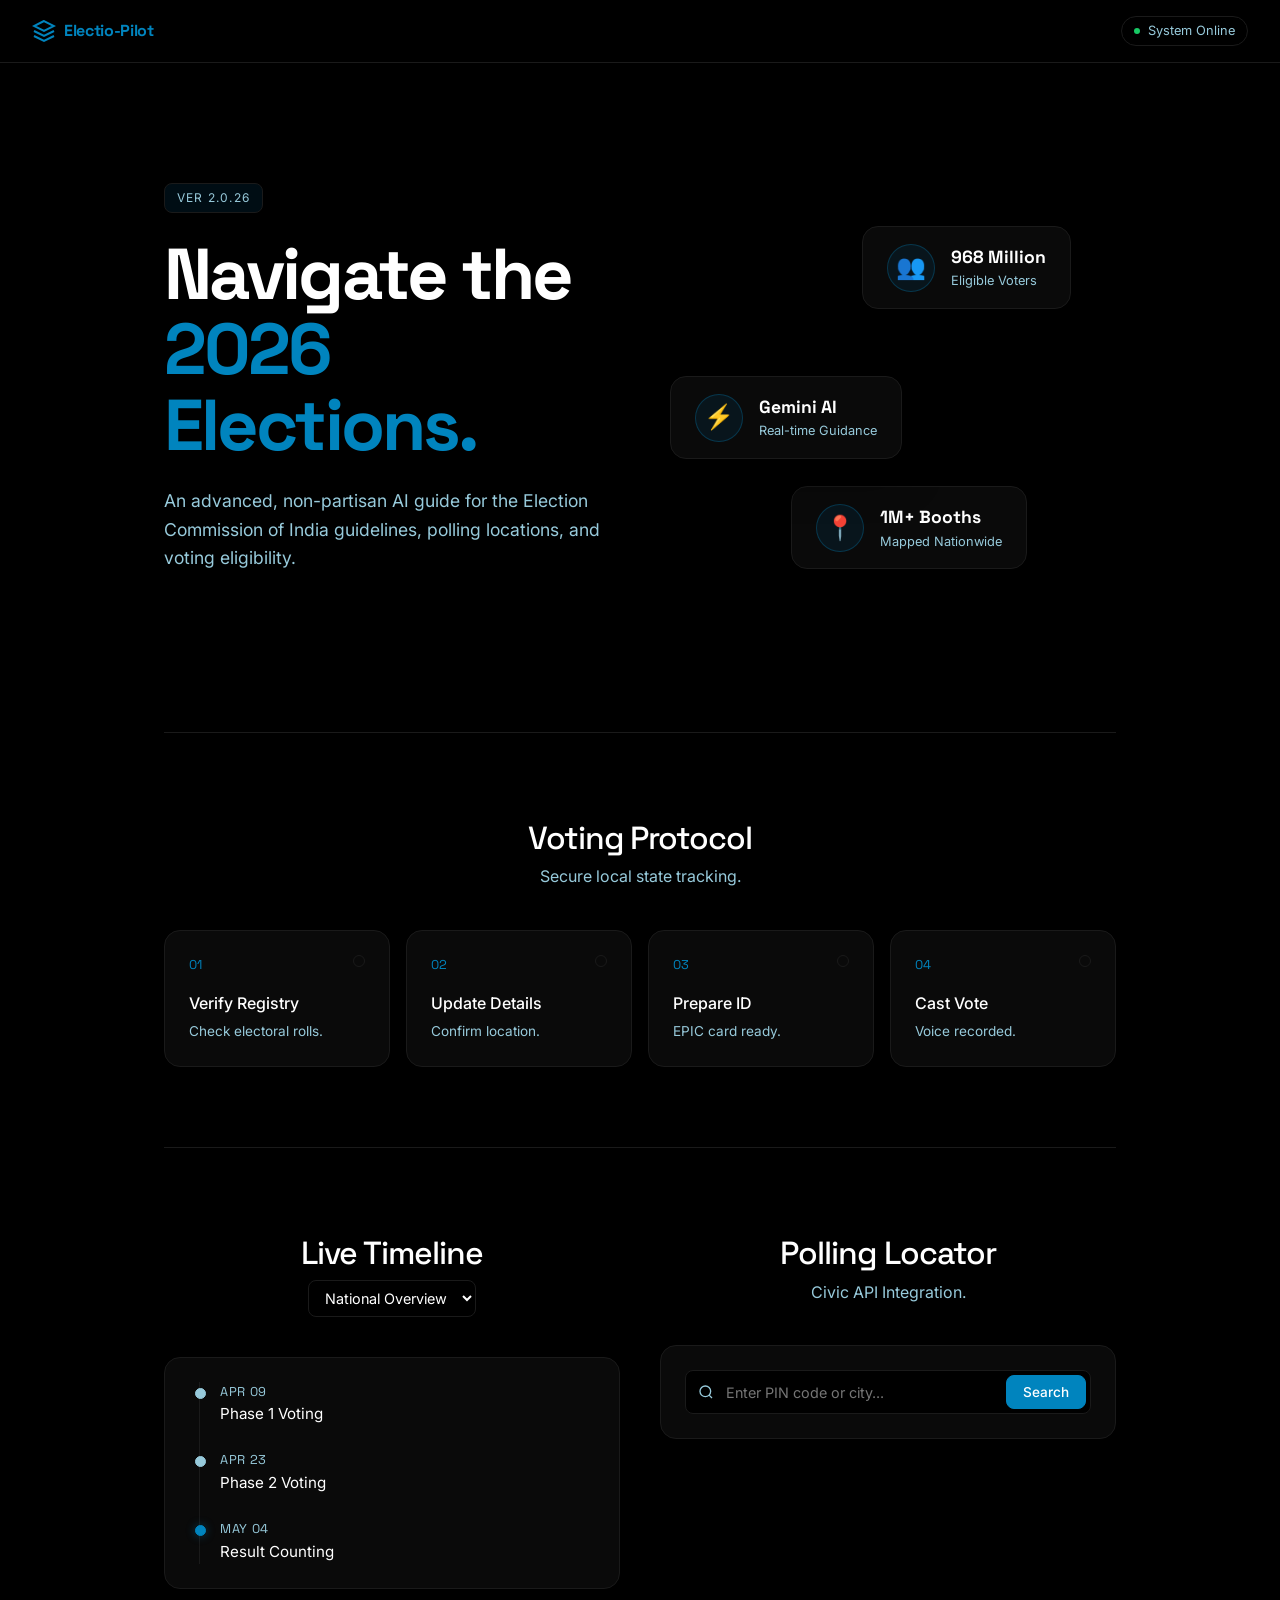
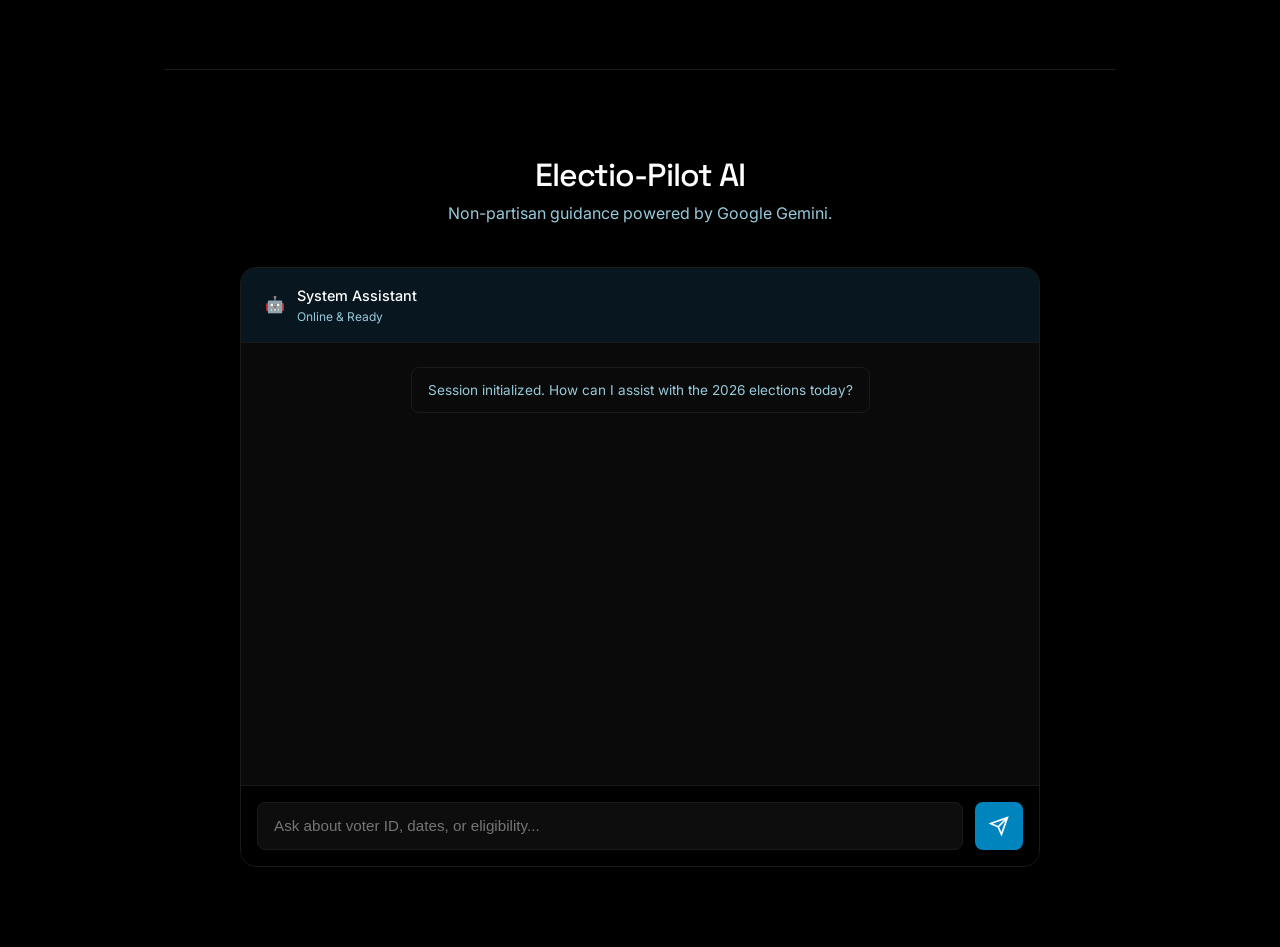
==== commit 26096c71: "Add floating statistics widgets to hero section" ====
--- a/src/main/resources/static/index.html
+++ b/src/main/resources/static/index.html
@@ -20,11 +20,36 @@
     </nav>
 
     <main class="container">
-        <!-- Hero (Left Aligned) -->
+        <!-- Hero -->
         <section class="section hero">
-            <div class="hero-label">VER 2.0.26</div>
-            <h1 class="hero-title">Navigate the <br><span class="text-highlight">2026 Elections.</span></h1>
-            <p class="hero-desc">An advanced, non-partisan AI guide for the Election Commission of India guidelines, polling locations, and voting eligibility.</p>
+            <div class="hero-content">
+                <div class="hero-label">VER 2.0.26</div>
+                <h1 class="hero-title">Navigate the <br><span class="text-highlight">2026 Elections.</span></h1>
+                <p class="hero-desc">An advanced, non-partisan AI guide for the Election Commission of India guidelines, polling locations, and voting eligibility.</p>
+            </div>
+            <div class="hero-visual">
+                <div class="floating-stat stat-1">
+                    <span class="stat-icon">👥</span>
+                    <div class="stat-info">
+                        <strong>968 Million</strong>
+                        <span>Eligible Voters</span>
+                    </div>
+                </div>
+                <div class="floating-stat stat-2">
+                    <span class="stat-icon">⚡</span>
+                    <div class="stat-info">
+                        <strong>Gemini AI</strong>
+                        <span>Real-time Guidance</span>
+                    </div>
+                </div>
+                <div class="floating-stat stat-3">
+                    <span class="stat-icon">📍</span>
+                    <div class="stat-info">
+                        <strong>1M+ Booths</strong>
+                        <span>Mapped Nationwide</span>
+                    </div>
+                </div>
+            </div>
         </section>
 
         <!-- Journey (Cards) -->
--- a/src/main/resources/static/styles/main.css
+++ b/src/main/resources/static/styles/main.css
@@ -111,7 +111,13 @@
 /* --- Hero --- */
 .hero {
     padding: 120px 0;
-    text-align: left; /* Left Aligned as requested */
+    display: grid;
+    grid-template-columns: 1fr 1fr;
+    gap: 60px;
+    align-items: center;
+}
+.hero-content {
+    text-align: left;
 }
 .hero-label {
     font-size: 0.75rem;
@@ -126,7 +132,7 @@
 }
 .hero-title {
     font-family: 'Space Grotesk', sans-serif;
-    font-size: 5rem;
+    font-size: 4.5rem;
     line-height: 1.05;
     letter-spacing: -0.04em;
     margin-bottom: 24px;
@@ -137,9 +143,61 @@
 .hero-desc {
     font-size: 1.1rem;
     color: var(--text-secondary);
-    max-width: 600px;
+    max-width: 500px;
     margin-bottom: 40px;
 }
+
+/* Floating Stats (Hero Visual) */
+.hero-visual {
+    position: relative;
+    height: 100%;
+    min-height: 300px;
+    display: flex;
+    justify-content: center;
+    align-items: center;
+}
+.floating-stat {
+    background: var(--bg-card);
+    border: 1px solid var(--border-dim);
+    border-radius: var(--radius-md);
+    padding: 16px 24px;
+    display: flex;
+    align-items: center;
+    gap: 16px;
+    position: absolute;
+    box-shadow: 0 20px 40px rgba(0, 0, 0, 0.4);
+    transition: transform 0.3s;
+    backdrop-filter: blur(10px);
+}
+.floating-stat:hover {
+    transform: translateY(-5px);
+    border-color: var(--border-hover);
+}
+.stat-icon {
+    font-size: 1.5rem;
+    background: rgba(0, 132, 190, 0.1);
+    width: 48px; height: 48px;
+    display: flex; justify-content: center; align-items: center;
+    border-radius: 50%;
+    border: 1px solid rgba(0, 132, 190, 0.3);
+}
+.stat-info {
+    display: flex;
+    flex-direction: column;
+}
+.stat-info strong {
+    font-size: 1.1rem;
+    color: var(--text-primary);
+    font-family: 'Space Grotesk', sans-serif;
+}
+.stat-info span {
+    font-size: 0.8rem;
+    color: var(--text-secondary);
+}
+
+.stat-1 { top: 10%; right: 10%; }
+.stat-2 { top: 45%; left: 0%; z-index: 2; }
+.stat-3 { bottom: 10%; right: 20%; }
 
 /* --- Buttons --- */
 .btn {
